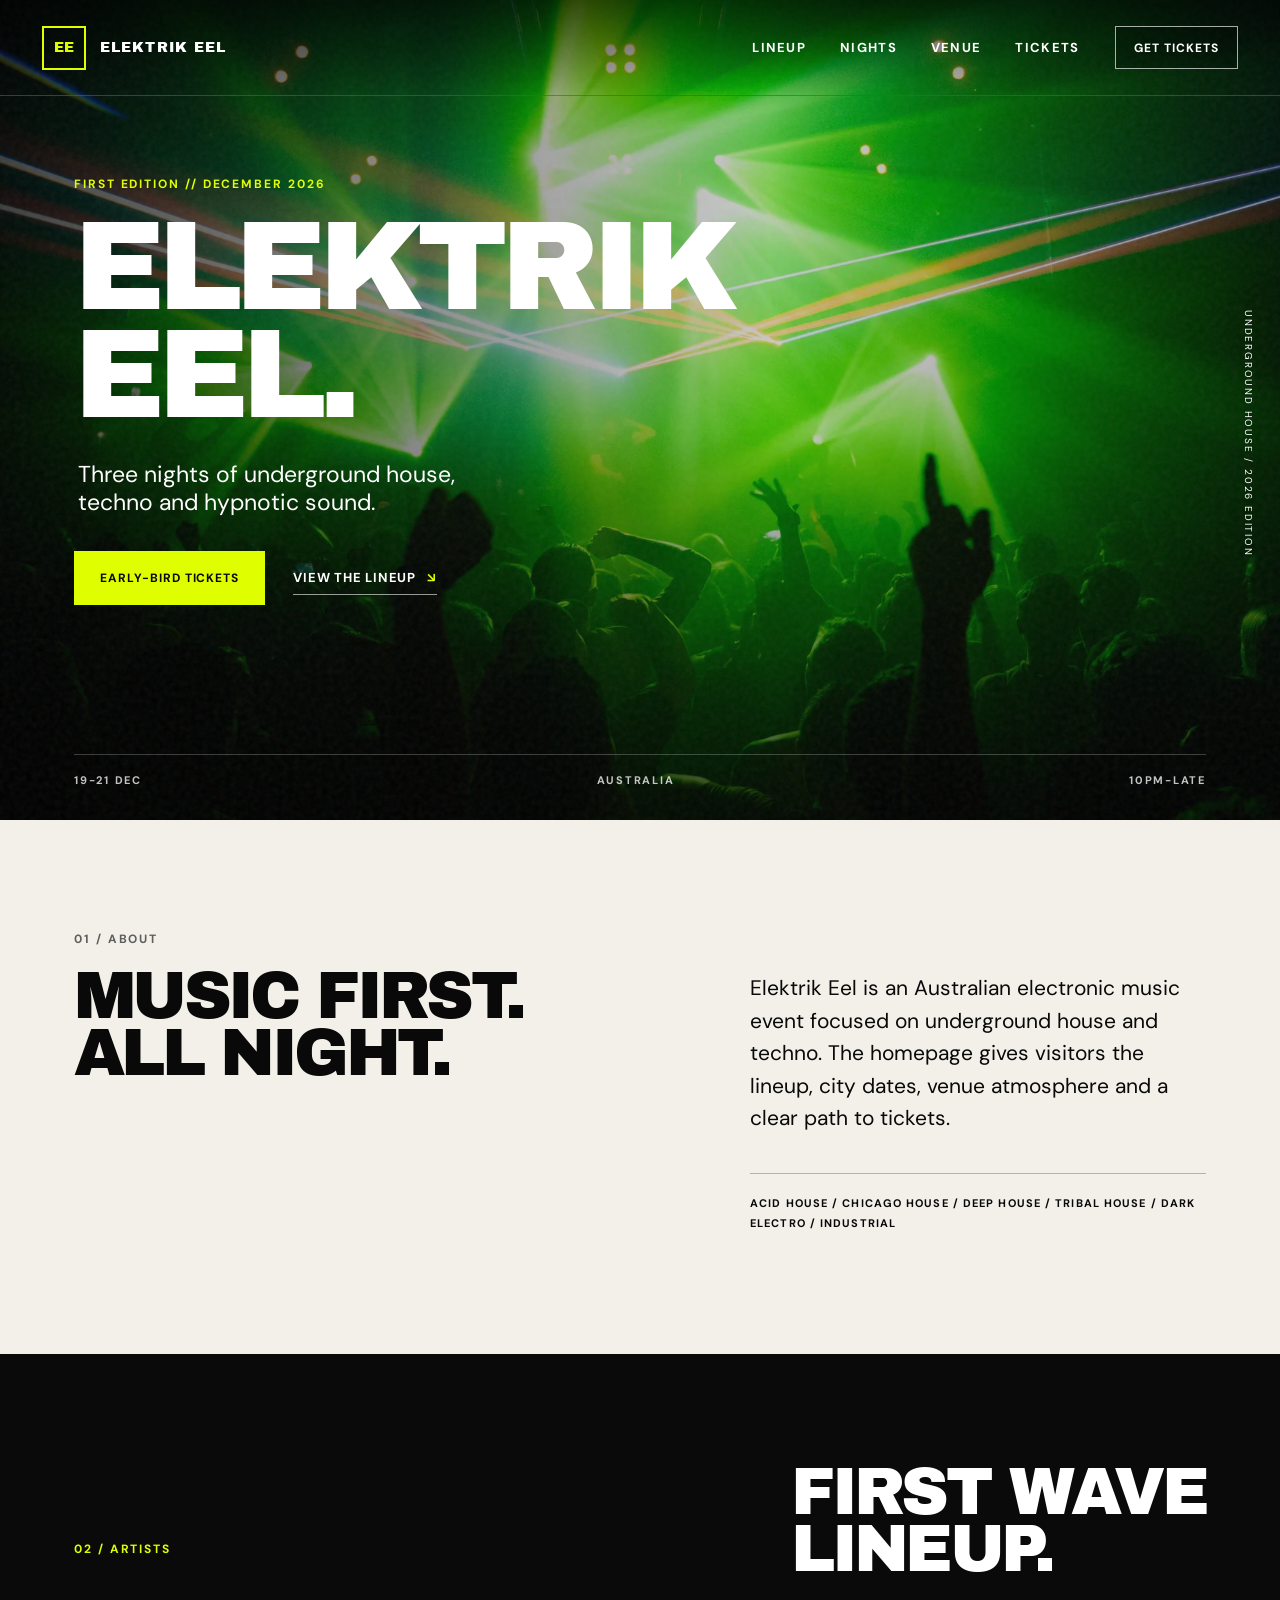
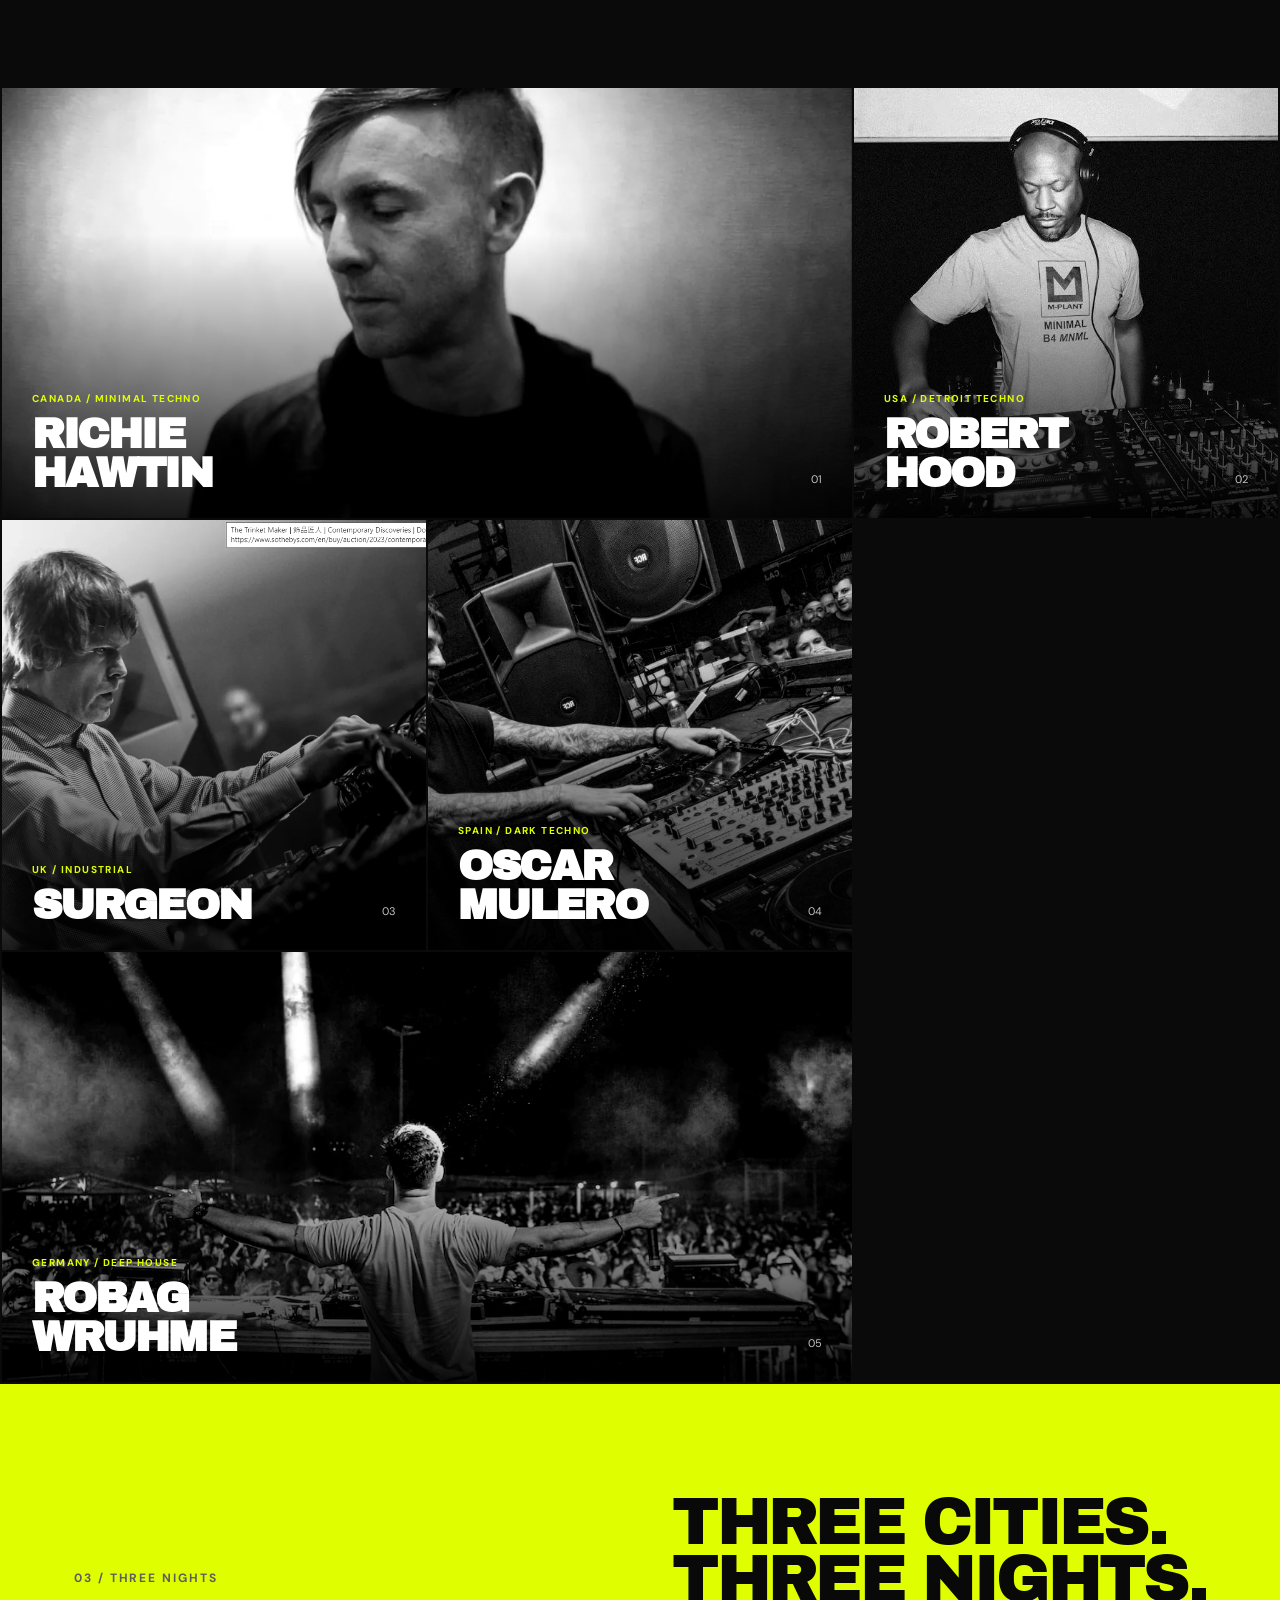
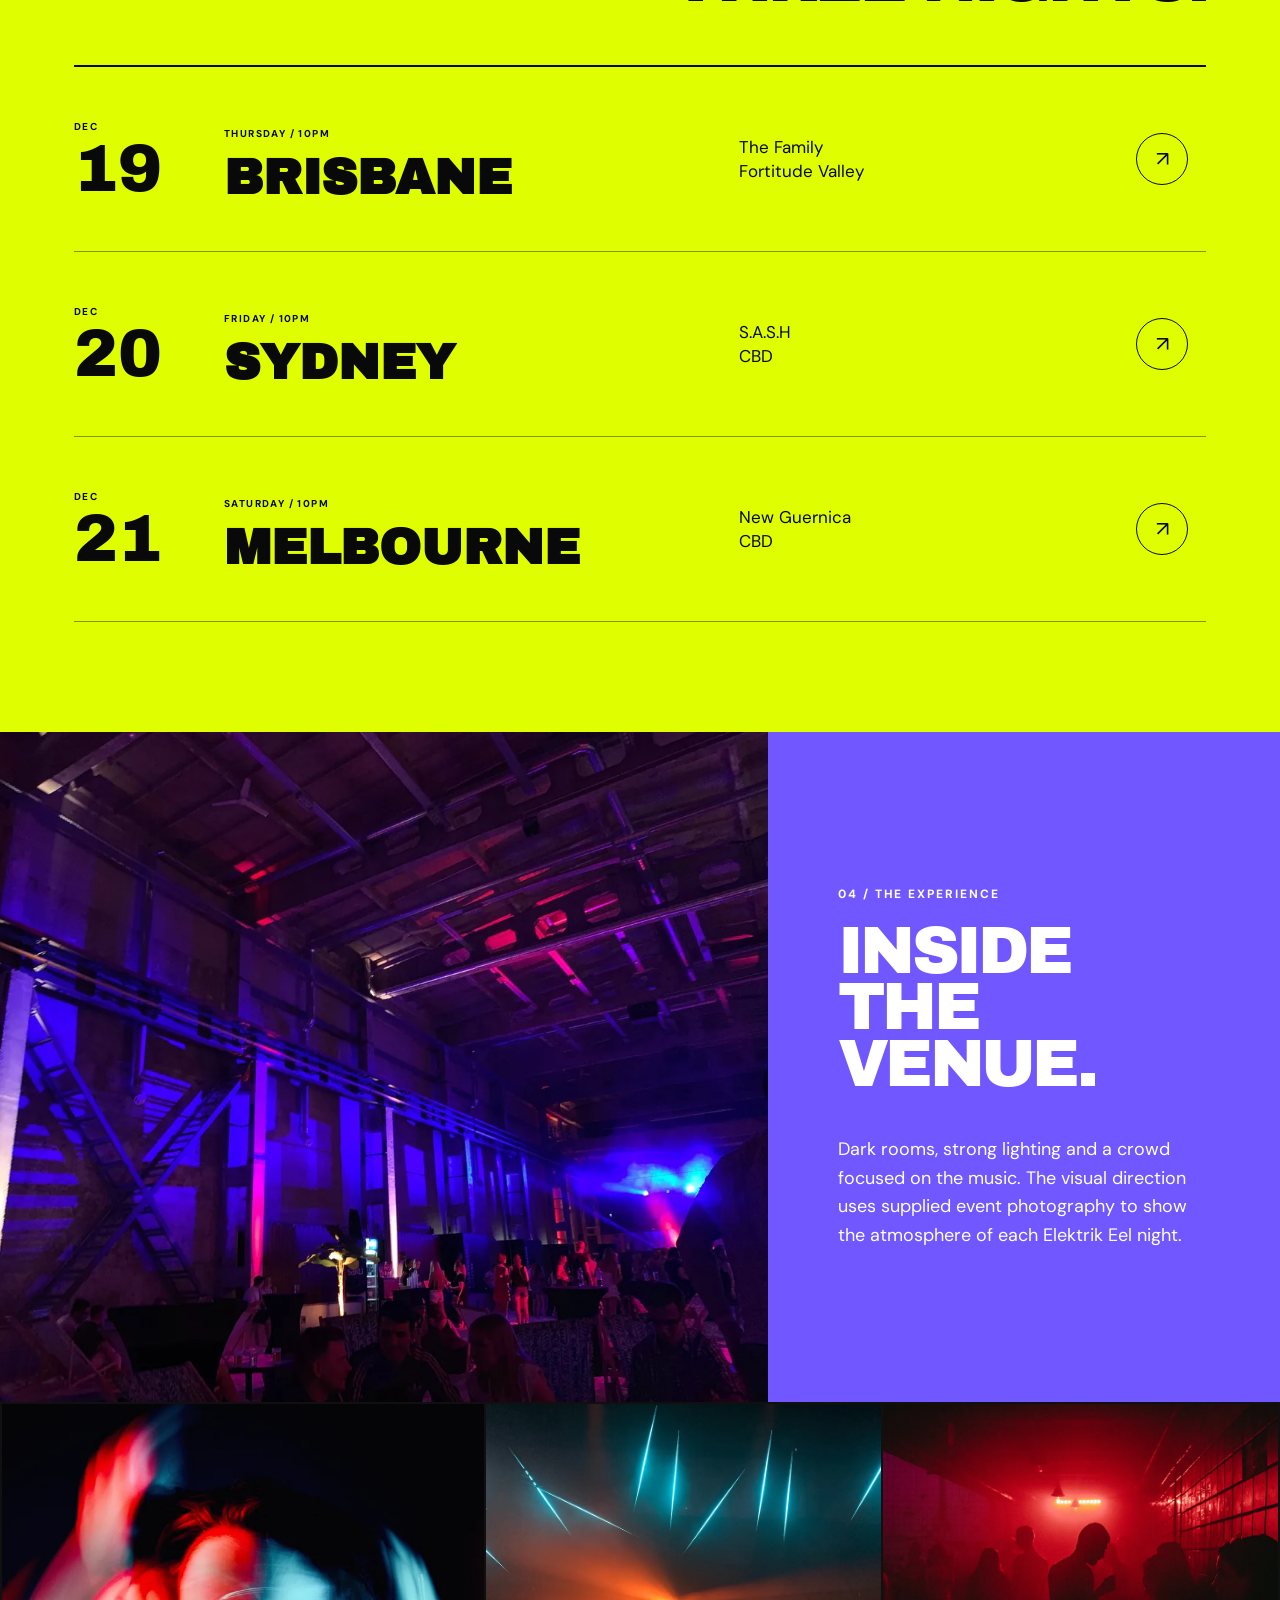
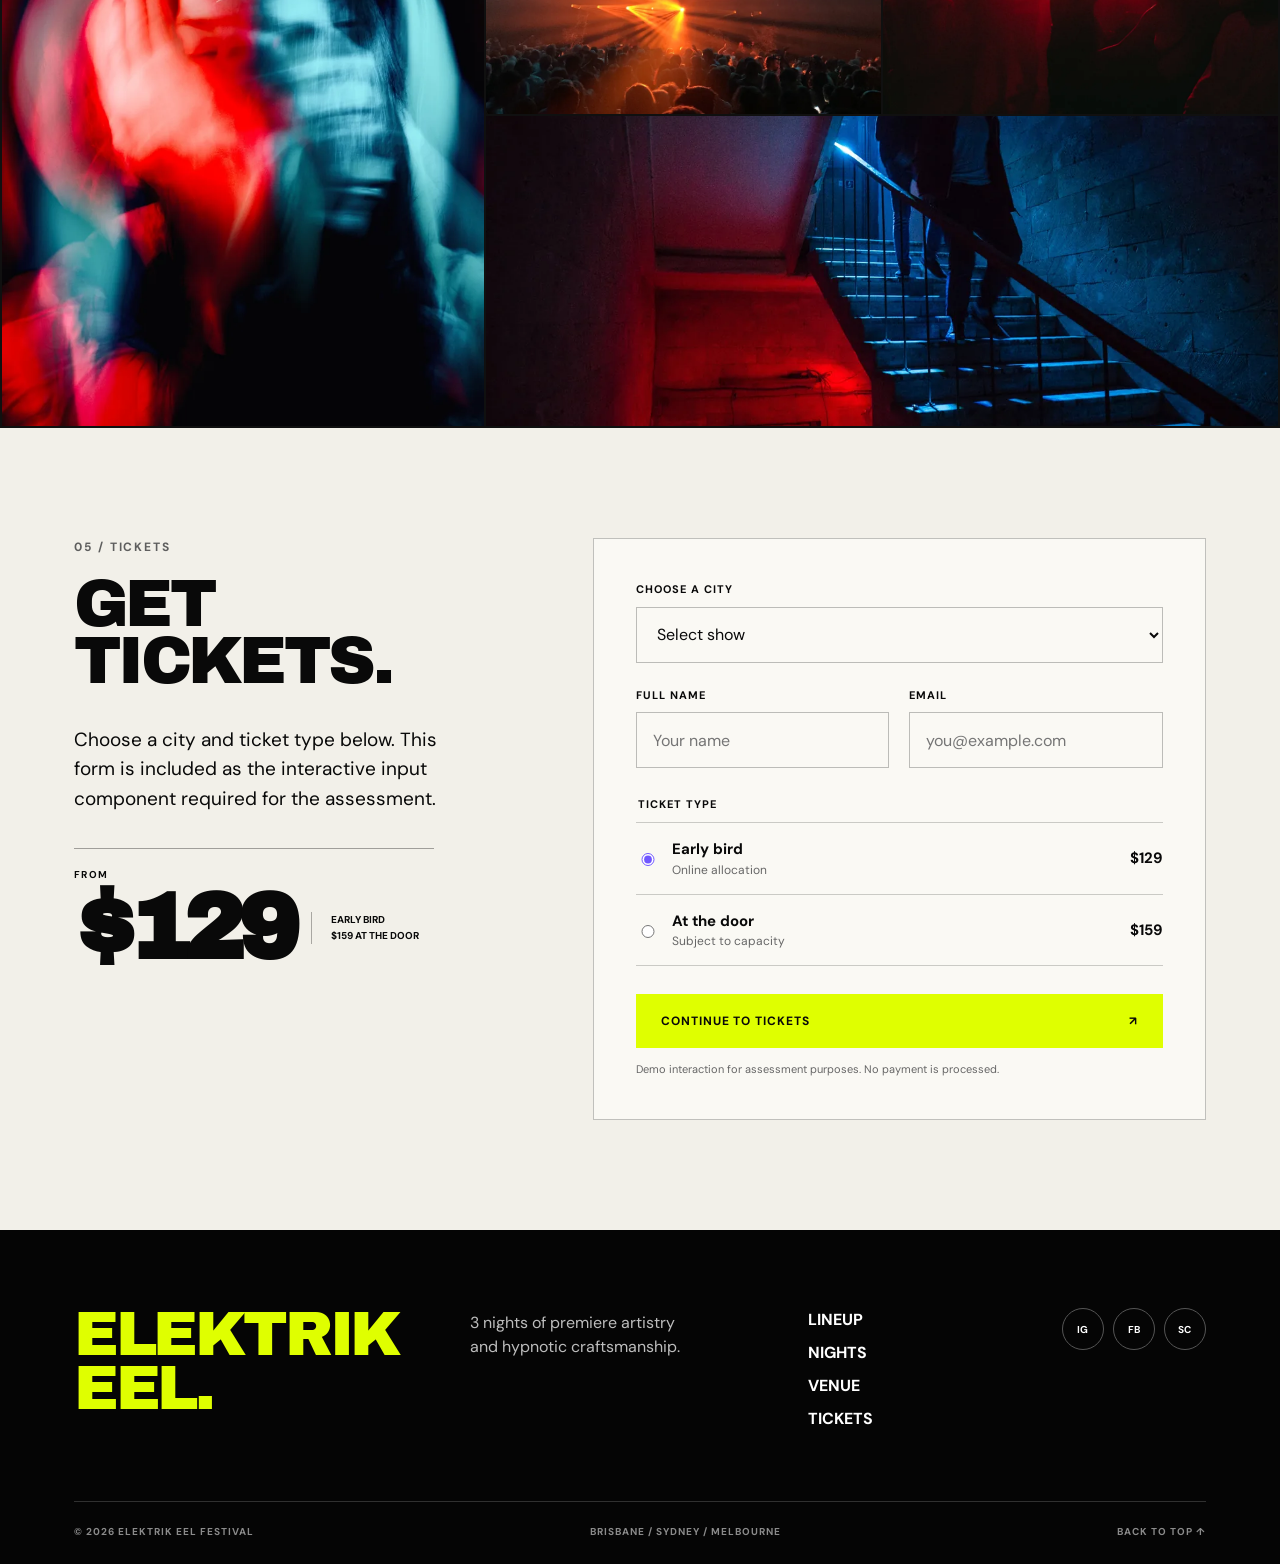
==== index.html @ 4c15c81d "Add files via upload" ====
<!DOCTYPE html>
<html lang="en">
<head>
  <meta charset="UTF-8">
  <meta name="viewport" content="width=device-width, initial-scale=1.0">
  <meta name="description" content="Elektrik Eel Festival website created as a DIG103 Interaction Design student project.">
  <meta name="author" content="Jhon Cris Jimenez">
  <title>Elektrik Eel Festival</title>
  <link rel="preconnect" href="https://fonts.googleapis.com">
  <link rel="preconnect" href="https://fonts.gstatic.com" crossorigin>
  <link href="https://fonts.googleapis.com/css2?family=Archivo+Black&family=DM+Sans:wght@400;500;600;700&display=swap" rel="stylesheet">
  <link rel="stylesheet" href="style.css">
</head>
<body>
  <!-- DIG103 Assessment 2: Elektrik Eel homepage -->
  <!-- The page follows the visual direction developed in Assessment 1. -->
  <a class="skip-link" href="#main-content">Skip to content</a>

  <!-- Header and main navigation -->
  <header class="site-header">
    <a class="brand" href="#home" aria-label="Elektrik Eel home">
      <span class="brand-mark">EE</span>
      <span class="brand-name">ELEKTRIK EEL</span>
    </a>

    <nav class="main-nav" aria-label="Main navigation">
      <a href="#artists">Lineup</a>
      <a href="#shows">Nights</a>
      <a href="#experience">Venue</a>
      <a href="#tickets">Tickets</a>
    </nav>

    <a class="button button-small button-outline" href="#tickets">Get tickets</a>
  </header>

  <main id="main-content">
    <!-- Main hero area -->
    <section class="hero" id="home" aria-labelledby="hero-title">
      <div class="hero-image" role="img" aria-label="Crowd dancing beneath green lasers at an underground electronic music event"></div>
      <div class="hero-grain" aria-hidden="true"></div>

      <div class="hero-content">
        <p class="eyebrow">FIRST EDITION // DECEMBER 2026</p>
        <h1 id="hero-title">ELEKTRIK<br>EEL.</h1>
        <p class="hero-tagline">Three nights of underground house,<br>techno and hypnotic sound.</p>
        <div class="hero-actions">
          <a class="button button-primary" href="#tickets">Early-bird tickets</a>
          <a class="text-link" href="#artists">View the lineup <span aria-hidden="true">↘</span></a>
        </div>
      </div>

      <div class="hero-meta" aria-label="Festival details">
        <span>19-21 DEC</span>
        <span>AUSTRALIA</span>
        <span>10PM-LATE</span>
      </div>

      <p class="vertical-label" aria-hidden="true">UNDERGROUND HOUSE / 2026 EDITION</p>
    </section>

    <!-- Short festival introduction -->
    <section class="intro section-pad" aria-labelledby="intro-title">
      <div>
        <p class="section-number">01 / ABOUT</p>
        <h2 id="intro-title">Music first.<br>All night.</h2>
      </div>
      <div class="intro-copy">
        <p>Elektrik Eel is an Australian electronic music event focused on underground house and techno. The homepage gives visitors the lineup, city dates, venue atmosphere and a clear path to tickets.</p>
        <p class="genre-line">ACID HOUSE / CHICAGO HOUSE / DEEP HOUSE / TRIBAL HOUSE / DARK ELECTRO / INDUSTRIAL</p>
      </div>
    </section>

    <!-- Artist lineup using the supplied images -->
    <section class="artists" id="artists" aria-labelledby="artists-title">
      <div class="section-heading section-pad compact">
        <p class="section-number">02 / ARTISTS</p>
        <h2 id="artists-title">First wave<br>lineup.</h2>
      </div>

      <div class="artist-grid">
        <article class="artist-card artist-card-featured">
          <img src="images/artists/richie-hawtin.webp" alt="Richie Hawtin portrait" width="1200" height="675">
          <div class="artist-overlay">
            <p>CANADA / MINIMAL TECHNO</p>
            <h3>Richie<br>Hawtin</h3>
            <span class="card-index">01</span>
          </div>
        </article>

        <article class="artist-card">
          <img src="images/artists/robert-hood.webp" alt="Robert Hood performing at a DJ mixer" width="900" height="600">
          <div class="artist-overlay">
            <p>USA / DETROIT TECHNO</p>
            <h3>Robert<br>Hood</h3>
            <span class="card-index">02</span>
          </div>
        </article>

        <article class="artist-card">
          <img src="images/artists/surgeon.webp" alt="Surgeon performing with electronic music equipment" width="1272" height="897">
          <div class="artist-overlay">
            <p>UK / INDUSTRIAL</p>
            <h3>Surgeon</h3>
            <span class="card-index">03</span>
          </div>
        </article>

        <article class="artist-card">
          <img src="images/artists/oscar-mulero.webp" alt="Oscar Mulero performing at a DJ console" width="960" height="582">
          <div class="artist-overlay">
            <p>SPAIN / DARK TECHNO</p>
            <h3>Oscar<br>Mulero</h3>
            <span class="card-index">04</span>
          </div>
        </article>

        <article class="artist-card artist-card-wide">
          <img src="images/artists/robag-wruhme.webp" alt="Robag Wruhme performing to a large crowd" width="1000" height="667">
          <div class="artist-overlay">
            <p>GERMANY / DEEP HOUSE</p>
            <h3>Robag<br>Wruhme</h3>
            <span class="card-index">05</span>
          </div>
        </article>
      </div>
    </section>

    <!-- Dates and city information -->
    <section class="shows section-pad" id="shows" aria-labelledby="shows-title">
      <div class="section-heading">
        <p class="section-number">03 / THREE NIGHTS</p>
        <h2 id="shows-title">Three cities.<br>Three nights.</h2>
      </div>

      <div class="show-list">
        <article class="show-row">
          <p class="show-date"><span>DEC</span>19</p>
          <div class="show-city">
            <p>THURSDAY / 10PM</p>
            <h3>Brisbane</h3>
          </div>
          <p class="show-venue">The Family<br>Fortitude Valley</p>
          <a class="circle-link" href="#tickets" aria-label="Buy tickets for Brisbane">↗</a>
        </article>

        <article class="show-row">
          <p class="show-date"><span>DEC</span>20</p>
          <div class="show-city">
            <p>FRIDAY / 10PM</p>
            <h3>Sydney</h3>
          </div>
          <p class="show-venue">S.A.S.H<br>CBD</p>
          <a class="circle-link" href="#tickets" aria-label="Buy tickets for Sydney">↗</a>
        </article>

        <article class="show-row">
          <p class="show-date"><span>DEC</span>21</p>
          <div class="show-city">
            <p>SATURDAY / 10PM</p>
            <h3>Melbourne</h3>
          </div>
          <p class="show-venue">New Guernica<br>CBD</p>
          <a class="circle-link" href="#tickets" aria-label="Buy tickets for Melbourne">↗</a>
        </article>
      </div>
    </section>

    <!-- Venue photography and atmosphere -->
    <section class="experience" id="experience" aria-labelledby="experience-title">
      <div class="experience-lead">
        <img src="images/events/venue-purple.webp" alt="Industrial venue illuminated by violet and blue lighting" width="1200" height="900">
        <div class="experience-copy">
          <p class="section-number">04 / THE EXPERIENCE</p>
          <h2 id="experience-title">Inside the<br>venue.</h2>
          <p>Dark rooms, strong lighting and a crowd focused on the music. The visual direction uses supplied event photography to show the atmosphere of each Elektrik Eel night.</p>
        </div>
      </div>

      <div class="gallery" aria-label="Festival atmosphere gallery">
        <figure class="gallery-item gallery-tall">
          <img src="images/events/portrait-motion.webp" alt="Abstract blurred portrait in red and blue light" width="800" height="1200">
        </figure>
        <figure class="gallery-item">
          <img src="images/events/crowd-orange.webp" alt="Festival crowd beneath orange and blue laser lights" width="900" height="1200">
        </figure>
        <figure class="gallery-item">
          <img src="images/events/crowd-red.webp" alt="Club crowd in saturated red light" width="1200" height="800">
        </figure>
        <figure class="gallery-item">
          <img src="images/events/stairwell.webp" alt="People walking through a red and blue illuminated stairwell" width="1200" height="800">
        </figure>
      </div>
    </section>

    <!-- Interactive ticket enquiry form -->
    <section class="tickets section-pad" id="tickets" aria-labelledby="tickets-title">
      <div class="ticket-copy">
        <p class="section-number">05 / TICKETS</p>
        <h2 id="tickets-title">Get tickets.</h2>
        <p>Choose a city and ticket type below. This form is included as the interactive input component required for the assessment.</p>
        <div class="price-lockup">
          <span>FROM</span>
          <strong>$129</strong>
          <small>EARLY BIRD<br>$159 AT THE DOOR</small>
        </div>
      </div>

      <form class="ticket-form" action="#" method="get">
        <div class="field-group">
          <label for="city">Choose a city</label>
          <select id="city" name="city" required>
            <option value="" selected disabled>Select show</option>
            <option value="brisbane">Brisbane - Dec 19</option>
            <option value="sydney">Sydney - Dec 20</option>
            <option value="melbourne">Melbourne - Dec 21</option>
          </select>
        </div>

        <div class="field-row">
          <div class="field-group">
            <label for="name">Full name</label>
            <input id="name" name="name" type="text" placeholder="Your name" required>
          </div>
          <div class="field-group">
            <label for="email">Email</label>
            <input id="email" name="email" type="email" placeholder="you@example.com" required>
          </div>
        </div>

        <fieldset class="ticket-type">
          <legend>Ticket type</legend>
          <label class="radio-card">
            <input type="radio" name="ticket" value="early-bird" checked>
            <span><strong>Early bird</strong><small>Online allocation</small></span>
            <b>$129</b>
          </label>
          <label class="radio-card">
            <input type="radio" name="ticket" value="door">
            <span><strong>At the door</strong><small>Subject to capacity</small></span>
            <b>$159</b>
          </label>
        </fieldset>

        <button class="button button-primary form-button" type="submit">Continue to tickets <span aria-hidden="true">↗</span></button>
        <p class="form-note">Demo interaction for assessment purposes. No payment is processed.</p>
      </form>
    </section>
  </main>

  <footer class="site-footer">
    <div class="footer-top">
      <p class="footer-logo">ELEKTRIK<br>EEL.</p>
      <p>3 nights of premiere artistry<br>and hypnotic craftsmanship.</p>
      <div class="footer-links">
        <a href="#artists">Lineup</a>
        <a href="#shows">Nights</a>
        <a href="#experience">Venue</a>
        <a href="#tickets">Tickets</a>
      </div>
      <div class="social-links" aria-label="Social media links">
        <a href="#" aria-label="Instagram">IG</a>
        <a href="#" aria-label="Facebook">FB</a>
        <a href="#" aria-label="SoundCloud">SC</a>
      </div>
    </div>
    <div class="footer-bottom">
      <span>© 2026 ELEKTRIK EEL FESTIVAL</span>
      <span>BRISBANE / SYDNEY / MELBOURNE</span>
      <a href="#home">BACK TO TOP ↑</a>
    </div>
  </footer>
</body>
</html>
---- style.css ----
/*
  ELEKTRIK EEL FESTIVAL
  DIG103 Interaction Design - Assessment 2
  Student: Jhon Cris Jimenez

  The CSS is organised from top to bottom in the same order as the HTML:
  header, hero, content sections, ticket form, footer, then responsive rules.
*/
:root {
  --ink: #090909;
  --paper: #f2f0e9;
  --white: #ffffff;
  --acid: #dfff00;
  --violet: #7057ff;
  --line: rgba(255, 255, 255, 0.22);
  --muted: #a7a7a7;
  --display: "Archivo Black", Impact, sans-serif;
  --body: "DM Sans", Arial, sans-serif;
}

* {
  box-sizing: border-box;
}

html {
  scroll-behavior: smooth;
  background: var(--ink);
}

body {
  width: 100%;
  max-width: 1280px;
  min-width: 320px;
  margin: 0 auto;
  overflow-x: hidden;
  background: var(--ink);
  color: var(--white);
  font-family: var(--body);
  font-size: 16px;
  line-height: 1.5;
}

img {
  display: block;
  max-width: 100%;
}

a {
  color: inherit;
  text-decoration: none;
}

button,
input,
select {
  font: inherit;
}

.skip-link {
  position: absolute;
  top: -60px;
  left: 24px;
  z-index: 100;
  background: var(--acid);
  color: var(--ink);
  padding: 12px 18px;
  font-weight: 700;
}

.skip-link:focus {
  top: 16px;
}

.site-header {
  position: absolute;
  inset: 0 0 auto;
  z-index: 20;
  height: 96px;
  padding: 0 42px;
  display: flex;
  align-items: center;
  border-bottom: 1px solid var(--line);
  background: linear-gradient(to bottom, rgba(0, 0, 0, 0.55), transparent);
}

.brand {
  display: flex;
  align-items: center;
  gap: 14px;
  margin-right: auto;
}

.brand-mark {
  width: 44px;
  height: 44px;
  display: grid;
  place-items: center;
  border: 2px solid var(--acid);
  color: var(--acid);
  font-family: var(--display);
  font-size: 14px;
}

.brand-name {
  font-family: var(--display);
  font-size: 14px;
  letter-spacing: 0.08em;
}

.main-nav {
  display: flex;
  gap: 34px;
  margin-right: 36px;
}

.main-nav a {
  position: relative;
  padding: 10px 0;
  font-size: 13px;
  font-weight: 700;
  letter-spacing: 0.1em;
  text-transform: uppercase;
}

.main-nav a::after {
  content: "";
  position: absolute;
  left: 0;
  right: 100%;
  bottom: 4px;
  height: 2px;
  background: var(--acid);
  transition: right 220ms ease;
}

.main-nav a:hover::after,
.main-nav a:focus-visible::after {
  right: 0;
}

.button {
  display: inline-flex;
  justify-content: center;
  align-items: center;
  min-height: 54px;
  padding: 0 25px;
  border: 1px solid transparent;
  text-transform: uppercase;
  letter-spacing: 0.08em;
  font-size: 12px;
  font-weight: 700;
  cursor: pointer;
  transition: transform 180ms ease, background 180ms ease, color 180ms ease, box-shadow 180ms ease;
}

.button:hover,
.button:focus-visible {
  transform: translateY(-3px);
}

.button-small {
  min-height: 43px;
  padding: 0 18px;
}

.button-outline {
  border-color: rgba(255, 255, 255, 0.65);
  background: rgba(0, 0, 0, 0.18);
}

.button-outline:hover {
  background: var(--white);
  color: var(--ink);
}

.button-primary {
  background: var(--acid);
  color: var(--ink);
}

.button-primary:hover {
  box-shadow: 0 8px 18px rgba(223, 255, 0, 0.18);
}

.hero {
  position: relative;
  height: 820px;
  overflow: hidden;
  background: #101010;
}

.hero-image {
  position: absolute;
  inset: 0;
  background:
    linear-gradient(90deg, rgba(0, 0, 0, 0.76) 0%, rgba(0, 0, 0, 0.2) 60%, rgba(0, 0, 0, 0.46) 100%),
    linear-gradient(0deg, rgba(0, 0, 0, 0.68) 0%, transparent 48%),
    url("images/events/hero.webp") center / cover no-repeat;
  transform: scale(1.02);
}

.hero-grain {
  position: absolute;
  inset: 0;
  opacity: 0.1;
  pointer-events: none;
  background-image: url("data:image/svg+xml,%3Csvg viewBox='0 0 180 180' xmlns='http://www.w3.org/2000/svg'%3E%3Cfilter id='n'%3E%3CfeTurbulence type='fractalNoise' baseFrequency='.8' numOctaves='4' stitchTiles='stitch'/%3E%3C/filter%3E%3Crect width='100%25' height='100%25' filter='url(%23n)' opacity='.65'/%3E%3C/svg%3E");
}

.hero-content {
  position: absolute;
  z-index: 2;
  left: 74px;
  top: 175px;
}

.eyebrow,
.section-number {
  margin: 0 0 20px;
  color: var(--acid);
  font-size: 12px;
  font-weight: 700;
  letter-spacing: 0.16em;
  text-transform: uppercase;
}

.hero h1,
.section-heading h2,
.intro h2,
.experience-copy h2,
.ticket-copy h2 {
  margin: 0;
  font-family: var(--display);
  font-weight: 400;
  letter-spacing: -0.055em;
  line-height: 0.86;
  text-transform: uppercase;
}

.hero h1 {
  font-size: 126px;
}

.hero-tagline {
  margin: 30px 0 34px 4px;
  max-width: 440px;
  font-size: 23px;
  line-height: 1.25;
}

.hero-actions {
  display: flex;
  align-items: center;
  gap: 28px;
}

.text-link {
  border-bottom: 1px solid rgba(255, 255, 255, 0.58);
  padding: 7px 0;
  font-size: 13px;
  font-weight: 700;
  letter-spacing: 0.06em;
  text-transform: uppercase;
}

.text-link span {
  margin-left: 7px;
  color: var(--acid);
}

.hero-meta {
  position: absolute;
  z-index: 2;
  left: 74px;
  right: 74px;
  bottom: 32px;
  display: flex;
  justify-content: space-between;
  border-top: 1px solid var(--line);
  padding-top: 17px;
  color: rgba(255, 255, 255, 0.76);
  font-size: 11px;
  font-weight: 700;
  letter-spacing: 0.16em;
}

.vertical-label {
  position: absolute;
  z-index: 2;
  right: 24px;
  top: 310px;
  margin: 0;
  writing-mode: vertical-rl;
  font-size: 10px;
  letter-spacing: 0.18em;
}

.section-pad {
  padding: 110px 74px;
}

.intro {
  display: grid;
  grid-template-columns: 1fr 0.82fr;
  gap: 120px;
  background: var(--paper);
  color: var(--ink);
}

.intro .section-number,
.shows .section-number {
  color: #5e5e5e;
}

.intro h2,
.section-heading h2,
.experience-copy h2,
.ticket-copy h2 {
  font-size: 66px;
}

.intro-copy {
  padding-top: 42px;
}

.intro-copy > p:first-child {
  margin: 0 0 38px;
  font-size: 21px;
  line-height: 1.55;
}

.genre-line {
  border-top: 1px solid rgba(0, 0, 0, 0.26);
  padding-top: 20px;
  font-size: 11px;
  font-weight: 700;
  letter-spacing: 0.1em;
  line-height: 1.8;
}

.artists {
  background: #0a0a0a;
}

.section-heading.compact {
  display: flex;
  justify-content: space-between;
  align-items: end;
}

.artist-grid {
  display: grid;
  grid-template-columns: repeat(12, 1fr);
  gap: 2px;
  padding: 0 2px 2px;
}

.artist-card {
  position: relative;
  grid-column: span 4;
  height: 430px;
  overflow: hidden;
  background: #171717;
}

.artist-card-featured {
  grid-column: span 8;
}

.artist-card-wide {
  grid-column: span 8;
}

.artist-card img {
  width: 100%;
  height: 100%;
  object-fit: cover;
  filter: grayscale(100%) contrast(1.08);
  transition: transform 500ms cubic-bezier(.2,.7,.2,1), filter 400ms ease;
}

.artist-card::after {
  content: "";
  position: absolute;
  inset: 0;
  background: linear-gradient(to top, rgba(0, 0, 0, 0.88), transparent 66%);
}

.artist-card:hover img {
  transform: scale(1.02);
  filter: grayscale(0%) contrast(1.08);
}

.artist-overlay {
  position: absolute;
  z-index: 2;
  inset: auto 30px 26px;
}

.artist-overlay p {
  margin: 0 0 9px;
  color: var(--acid);
  font-size: 10px;
  font-weight: 700;
  letter-spacing: 0.14em;
}

.artist-overlay h3 {
  margin: 0;
  font-family: var(--display);
  font-size: 42px;
  line-height: 0.91;
  letter-spacing: -0.045em;
  text-transform: uppercase;
}

.card-index {
  position: absolute;
  right: 0;
  bottom: 4px;
  font-size: 11px;
  color: #c4c4c4;
}

.shows {
  background: var(--acid);
  color: var(--ink);
}

.shows .section-heading {
  display: flex;
  justify-content: space-between;
  align-items: end;
  margin-bottom: 58px;
}

.show-list {
  border-top: 2px solid var(--ink);
}

.show-row {
  display: grid;
  grid-template-columns: 150px 1.3fr 1fr 70px;
  align-items: center;
  min-height: 185px;
  border-bottom: 1px solid rgba(0, 0, 0, 0.42);
  transition: padding 220ms ease, background 220ms ease;
}

.show-row:hover {
  padding: 0 18px;
  background: rgba(255, 255, 255, 0.22);
}

.show-date {
  display: flex;
  flex-direction: column;
  margin: 0;
  font-family: var(--display);
  font-size: 66px;
  line-height: 0.8;
}

.show-date span,
.show-city p {
  margin-bottom: 12px;
  font-family: var(--body);
  font-size: 10px;
  font-weight: 700;
  letter-spacing: 0.14em;
}

.show-city h3 {
  margin: 0;
  font-family: var(--display);
  font-size: 50px;
  line-height: 1;
  text-transform: uppercase;
}

.show-venue {
  font-size: 17px;
  line-height: 1.45;
}

.circle-link {
  width: 52px;
  height: 52px;
  display: grid;
  place-items: center;
  border: 1px solid var(--ink);
  border-radius: 50%;
  font-size: 21px;
  transition: transform 180ms ease, background 180ms ease, color 180ms ease;
}

.circle-link:hover {
  transform: translateY(-2px);
  background: var(--ink);
  color: var(--acid);
}

.experience {
  background: #101010;
}

.experience-lead {
  display: grid;
  grid-template-columns: 1.2fr 0.8fr;
  min-height: 670px;
}

.experience-lead > img {
  width: 100%;
  height: 670px;
  object-fit: cover;
}

.experience-copy {
  display: flex;
  flex-direction: column;
  justify-content: center;
  padding: 70px;
  background: var(--violet);
}

.experience-copy .section-number {
  color: var(--white);
}

.experience-copy p:last-child {
  margin: 42px 0 0;
  max-width: 420px;
  font-size: 18px;
  line-height: 1.6;
}

.gallery {
  display: grid;
  grid-template-columns: 1.1fr 0.9fr 0.9fr;
  grid-template-rows: 310px 310px;
  gap: 2px;
  padding: 2px;
}

.gallery-item {
  margin: 0;
  overflow: hidden;
}

.gallery-tall {
  grid-row: 1 / 3;
}

.gallery-item:nth-child(4) {
  grid-column: 2 / 4;
}

.gallery-item img {
  width: 100%;
  height: 100%;
  object-fit: cover;
  transition: transform 500ms ease;
}

.gallery-item:hover img {
  transform: scale(1.04);
}

.tickets {
  display: grid;
  grid-template-columns: 0.8fr 1.2fr;
  gap: 110px;
  background: var(--paper);
  color: var(--ink);
}

.ticket-copy .section-number {
  color: #5e5e5e;
}

.ticket-copy > p:nth-of-type(2) {
  margin: 35px 0;
  max-width: 430px;
  font-size: 19px;
  line-height: 1.55;
}

.price-lockup {
  display: grid;
  grid-template-columns: auto 1fr;
  width: 360px;
  border-top: 1px solid rgba(0, 0, 0, 0.34);
  padding-top: 18px;
}

.price-lockup span {
  grid-column: 1 / 3;
  font-size: 10px;
  font-weight: 700;
  letter-spacing: 0.14em;
}

.price-lockup strong {
  font-family: var(--display);
  font-size: 92px;
  line-height: 1;
  letter-spacing: -0.07em;
}

.price-lockup small {
  align-self: center;
  border-left: 1px solid rgba(0, 0, 0, 0.3);
  margin-left: 19px;
  padding-left: 19px;
  font-size: 10px;
  font-weight: 700;
  line-height: 1.6;
}

.ticket-form {
  padding: 42px;
  border: 1px solid rgba(0, 0, 0, 0.23);
  background: #faf9f4;
}

.field-row {
  display: grid;
  grid-template-columns: 1fr 1fr;
  gap: 20px;
}

.field-group {
  margin-bottom: 24px;
}

.field-group label,
.ticket-type legend {
  display: block;
  margin-bottom: 9px;
  font-size: 11px;
  font-weight: 700;
  letter-spacing: 0.09em;
  text-transform: uppercase;
}

.field-group input,
.field-group select {
  width: 100%;
  height: 56px;
  border: 1px solid #bcbcb8;
  border-radius: 0;
  padding: 0 16px;
  background: transparent;
  color: var(--ink);
  outline: none;
}

.field-group input:focus,
.field-group select:focus {
  border-color: var(--violet);
  box-shadow: 0 0 0 2px rgba(112, 87, 255, 0.16);
}

.ticket-type {
  margin: 4px 0 28px;
  padding: 0;
  border: 0;
}

.radio-card {
  display: grid;
  grid-template-columns: 22px 1fr auto;
  align-items: center;
  gap: 14px;
  min-height: 72px;
  border-top: 1px solid #cacac5;
  cursor: pointer;
}

.radio-card:last-child {
  border-bottom: 1px solid #cacac5;
}

.radio-card input {
  accent-color: var(--violet);
}

.radio-card span {
  display: flex;
  flex-direction: column;
}

.radio-card strong,
.radio-card b {
  font-size: 15px;
}

.radio-card small {
  color: #666;
  font-size: 12px;
}

.form-button {
  width: 100%;
  justify-content: space-between;
  border: 0;
}

.form-note {
  margin: 13px 0 0;
  color: #666;
  font-size: 11px;
}

.site-footer {
  padding: 78px 74px 25px;
  background: #050505;
}

.footer-top {
  display: grid;
  grid-template-columns: 1.2fr 1fr 0.7fr 0.45fr;
  gap: 55px;
  align-items: start;
  padding-bottom: 70px;
}

.footer-logo {
  margin: 0;
  color: var(--acid);
  font-family: var(--display);
  font-size: 62px;
  line-height: 0.86;
  letter-spacing: -0.055em;
}

.footer-top > p:nth-child(2) {
  margin: 3px 0 0;
  color: #bdbdbd;
  font-size: 16px;
}

.footer-links {
  display: flex;
  flex-direction: column;
  gap: 9px;
  font-weight: 700;
  text-transform: uppercase;
}

.footer-links a:hover,
.social-links a:hover,
.footer-bottom a:hover {
  color: var(--acid);
}

.social-links {
  display: flex;
  gap: 9px;
}

.social-links a {
  width: 42px;
  height: 42px;
  display: grid;
  place-items: center;
  border: 1px solid #555;
  border-radius: 50%;
  font-size: 10px;
  font-weight: 700;
}

.footer-bottom {
  display: flex;
  justify-content: space-between;
  border-top: 1px solid #303030;
  padding-top: 22px;
  color: #8b8b8b;
  font-size: 10px;
  font-weight: 700;
  letter-spacing: 0.1em;
}

:focus-visible {
  outline: 2px solid var(--acid);
  outline-offset: 4px;
}



/* Responsive enhancement: desktop remains the primary 1280px assessment layout. */
@media (max-width: 1024px) {
  body {
    max-width: none;
  }

  .site-header {
    height: 82px;
    padding: 0 28px;
  }

  .brand-name {
    display: none;
  }

  .main-nav {
    gap: 20px;
    margin-right: 22px;
  }

  .main-nav a {
    font-size: 11px;
  }

  .hero {
    height: 720px;
  }

  .hero-content {
    left: 48px;
    top: 155px;
  }

  .hero h1 {
    font-size: clamp(82px, 12vw, 112px);
  }

  .hero-meta {
    left: 48px;
    right: 48px;
  }

  .vertical-label {
    display: none;
  }

  .section-pad {
    padding: 86px 48px;
  }

  .intro {
    gap: 60px;
  }

  .intro h2,
  .section-heading h2,
  .experience-copy h2,
  .ticket-copy h2 {
    font-size: 54px;
  }

  .artist-card,
  .artist-card-featured,
  .artist-card-wide {
    grid-column: span 6;
    height: 390px;
  }

  .artist-card-wide:last-child {
    grid-column: span 12;
  }

  .show-row {
    grid-template-columns: 120px 1.25fr 1fr 58px;
  }

  .show-date {
    font-size: 54px;
  }

  .show-city h3 {
    font-size: 41px;
  }

  .experience-lead {
    grid-template-columns: 1fr 1fr;
    min-height: 570px;
  }

  .experience-lead > img {
    height: 570px;
  }

  .experience-copy {
    padding: 48px;
  }

  .tickets {
    gap: 60px;
  }

  .price-lockup {
    width: 100%;
    max-width: 330px;
  }

  .price-lockup strong {
    font-size: 76px;
  }

  .ticket-form {
    padding: 32px;
  }

  .site-footer {
    padding: 68px 48px 24px;
  }

  .footer-top {
    grid-template-columns: 1.2fr 1fr 0.7fr;
  }

  .social-links {
    grid-column: 3;
  }
}

@media (max-width: 767px) {
  .site-header {
    position: absolute;
    height: auto;
    min-height: 74px;
    padding: 14px 20px;
    flex-wrap: wrap;
    gap: 12px;
  }

  .brand {
    margin-right: auto;
  }

  .brand-mark {
    width: 40px;
    height: 40px;
  }

  .site-header > .button {
    min-height: 40px;
    padding: 0 14px;
    font-size: 10px;
  }

  .main-nav {
    order: 3;
    width: 100%;
    margin: 0;
    padding-top: 10px;
    gap: 0;
    justify-content: space-between;
    border-top: 1px solid var(--line);
  }

  .main-nav a {
    padding: 6px 2px;
    font-size: 9px;
    letter-spacing: 0.06em;
  }

  .hero {
    height: 700px;
    min-height: 100svh;
  }

  .hero-image {
    background-position: 60% center;
  }

  .hero-content {
    left: 20px;
    right: 20px;
    top: 190px;
  }

  .eyebrow,
  .section-number {
    margin-bottom: 15px;
    font-size: 10px;
  }

  .hero h1 {
    font-size: clamp(58px, 20vw, 84px);
    line-height: 0.9;
  }

  .hero-tagline {
    margin: 24px 0 28px;
    font-size: 18px;
  }

  .hero-actions {
    align-items: flex-start;
    flex-direction: column;
    gap: 14px;
  }

  .button {
    min-height: 50px;
    padding: 0 20px;
  }

  .hero-meta {
    left: 20px;
    right: 20px;
    bottom: 22px;
    gap: 10px;
    font-size: 8px;
    letter-spacing: 0.08em;
  }

  .section-pad {
    padding: 68px 20px;
  }

  .intro,
  .tickets {
    grid-template-columns: 1fr;
    gap: 34px;
  }

  .intro h2,
  .section-heading h2,
  .experience-copy h2,
  .ticket-copy h2 {
    font-size: clamp(38px, 12vw, 52px);
  }

  .intro-copy {
    padding-top: 0;
  }

  .intro-copy > p:first-child {
    font-size: 17px;
  }

  .section-heading.compact,
  .shows .section-heading {
    display: block;
  }

  .artist-grid {
    display: block;
    padding: 0;
  }

  .artist-card,
  .artist-card-featured,
  .artist-card-wide {
    width: 100%;
    height: 440px;
    margin-bottom: 2px;
  }

  .artist-overlay {
    inset: auto 20px 20px;
  }

  .artist-overlay h3 {
    font-size: 38px;
  }

  .shows .section-heading {
    margin-bottom: 36px;
  }

  .show-row {
    grid-template-columns: 82px 1fr 44px;
    min-height: 150px;
    padding: 18px 0;
  }

  .show-row:hover {
    padding: 18px 8px;
  }

  .show-date {
    font-size: 42px;
  }

  .show-city h3 {
    font-size: 31px;
  }

  .show-venue {
    grid-column: 2;
    margin: 8px 0 0;
    font-size: 13px;
  }

  .circle-link {
    grid-column: 3;
    grid-row: 1 / 3;
    width: 42px;
    height: 42px;
  }

  .experience-lead {
    display: block;
    min-height: 0;
  }

  .experience-lead > img {
    height: 430px;
  }

  .experience-copy {
    padding: 60px 20px;
  }

  .experience-copy p:last-child {
    margin-top: 28px;
    font-size: 16px;
  }

  .gallery {
    grid-template-columns: 1fr 1fr;
    grid-template-rows: 330px 230px 230px;
  }

  .gallery-tall {
    grid-row: auto;
  }

  .gallery-item:nth-child(1) {
    grid-column: 1 / 3;
  }

  .gallery-item:nth-child(4) {
    grid-column: 1 / 3;
  }

  .ticket-copy > p:nth-of-type(2) {
    font-size: 17px;
  }

  .price-lockup {
    max-width: 300px;
  }

  .price-lockup strong {
    font-size: 68px;
  }

  .ticket-form {
    padding: 24px 18px;
  }

  .field-row {
    grid-template-columns: 1fr;
    gap: 0;
  }

  .radio-card {
    grid-template-columns: 20px 1fr auto;
  }

  .site-footer {
    padding: 58px 20px 22px;
  }

  .footer-top {
    grid-template-columns: 1fr;
    gap: 32px;
    padding-bottom: 48px;
  }

  .footer-logo {
    font-size: 52px;
  }

  .footer-links,
  .social-links {
    grid-column: auto;
  }

  .footer-links {
    flex-direction: row;
    flex-wrap: wrap;
    gap: 13px 20px;
  }

  .footer-bottom {
    flex-direction: column;
    gap: 12px;
    line-height: 1.5;
  }
}

@media (max-width: 390px) {
  .main-nav a {
    font-size: 8px;
  }

  .hero-content {
    top: 182px;
  }

  .hero h1 {
    font-size: 58px;
  }

  .hero-meta span:nth-child(2) {
    display: none;
  }

  .artist-card,
  .artist-card-featured,
  .artist-card-wide {
    height: 390px;
  }

  .gallery {
    display: block;
    padding: 2px;
  }

  .gallery-item {
    height: 260px;
    margin-bottom: 2px;
  }
}

@media (prefers-reduced-motion: reduce) {
  html { scroll-behavior: auto; }
  *, *::before, *::after { transition-duration: 0.01ms !important; }
}
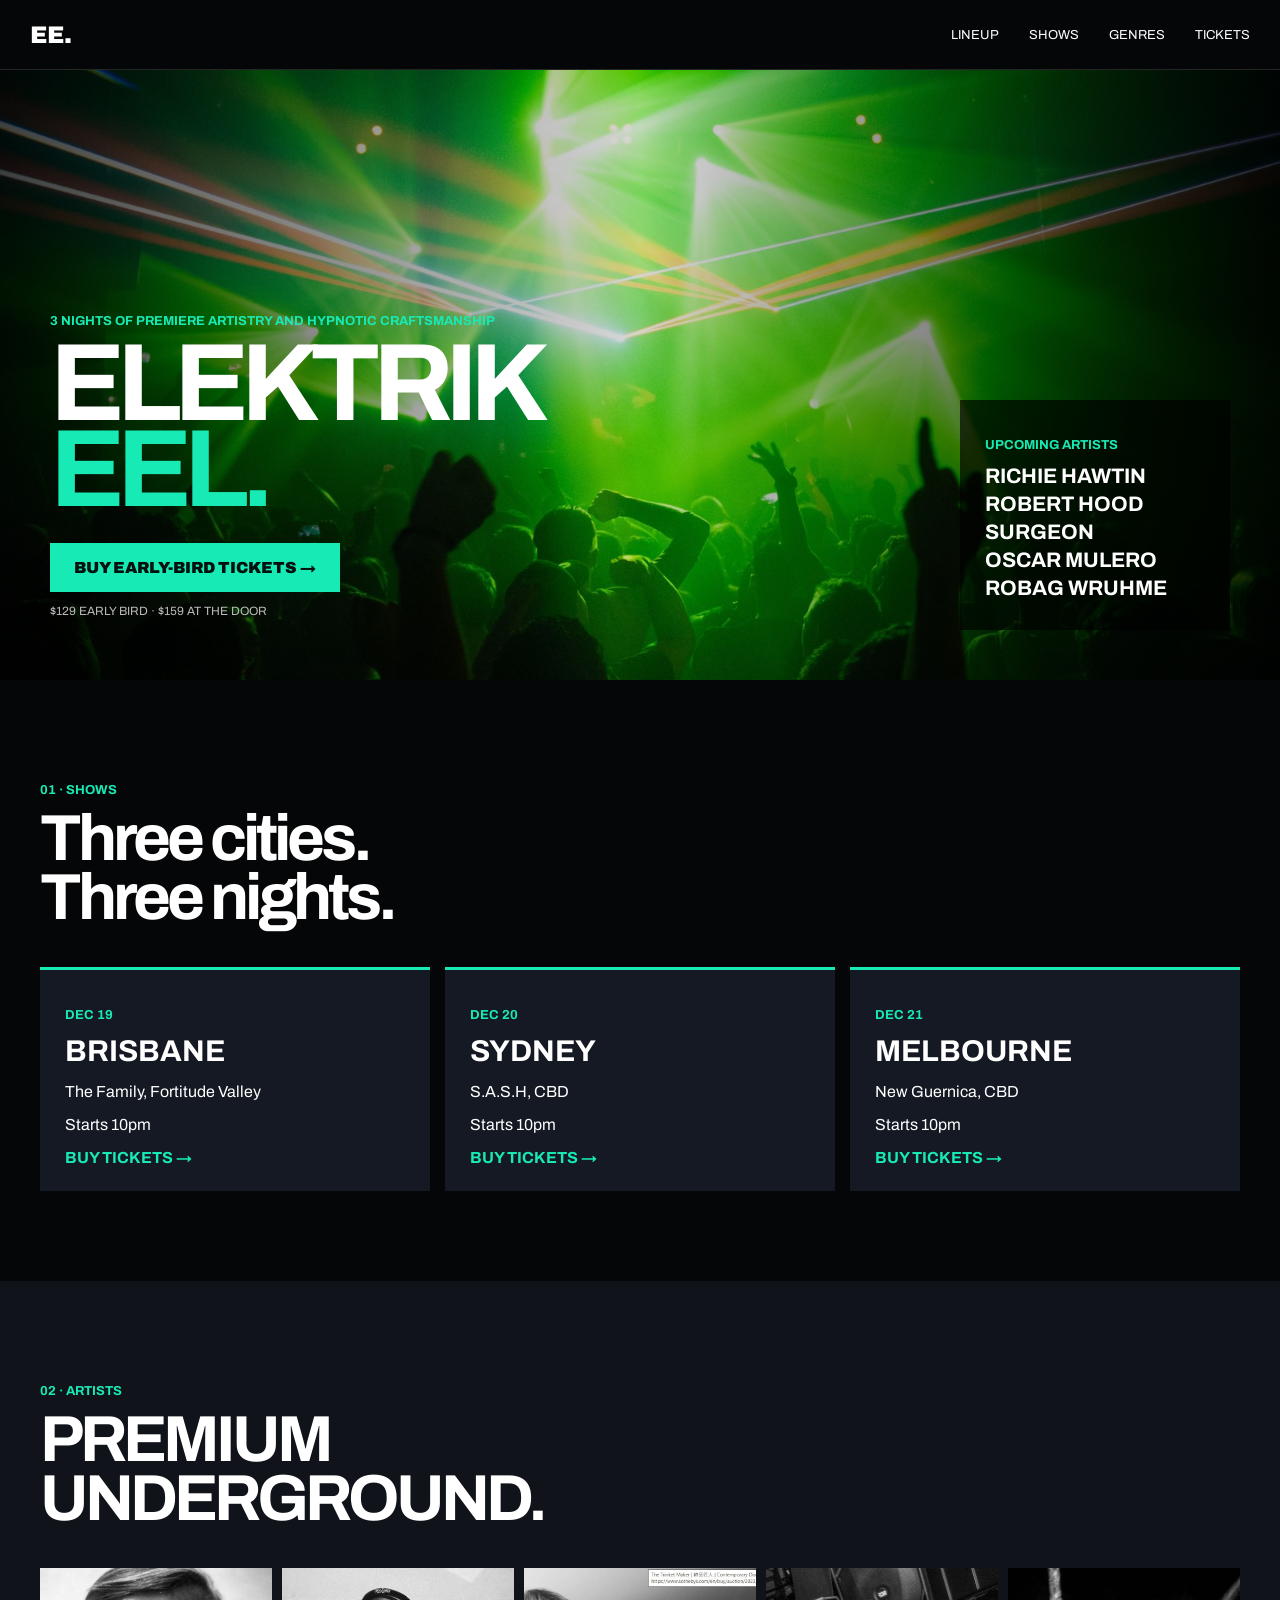
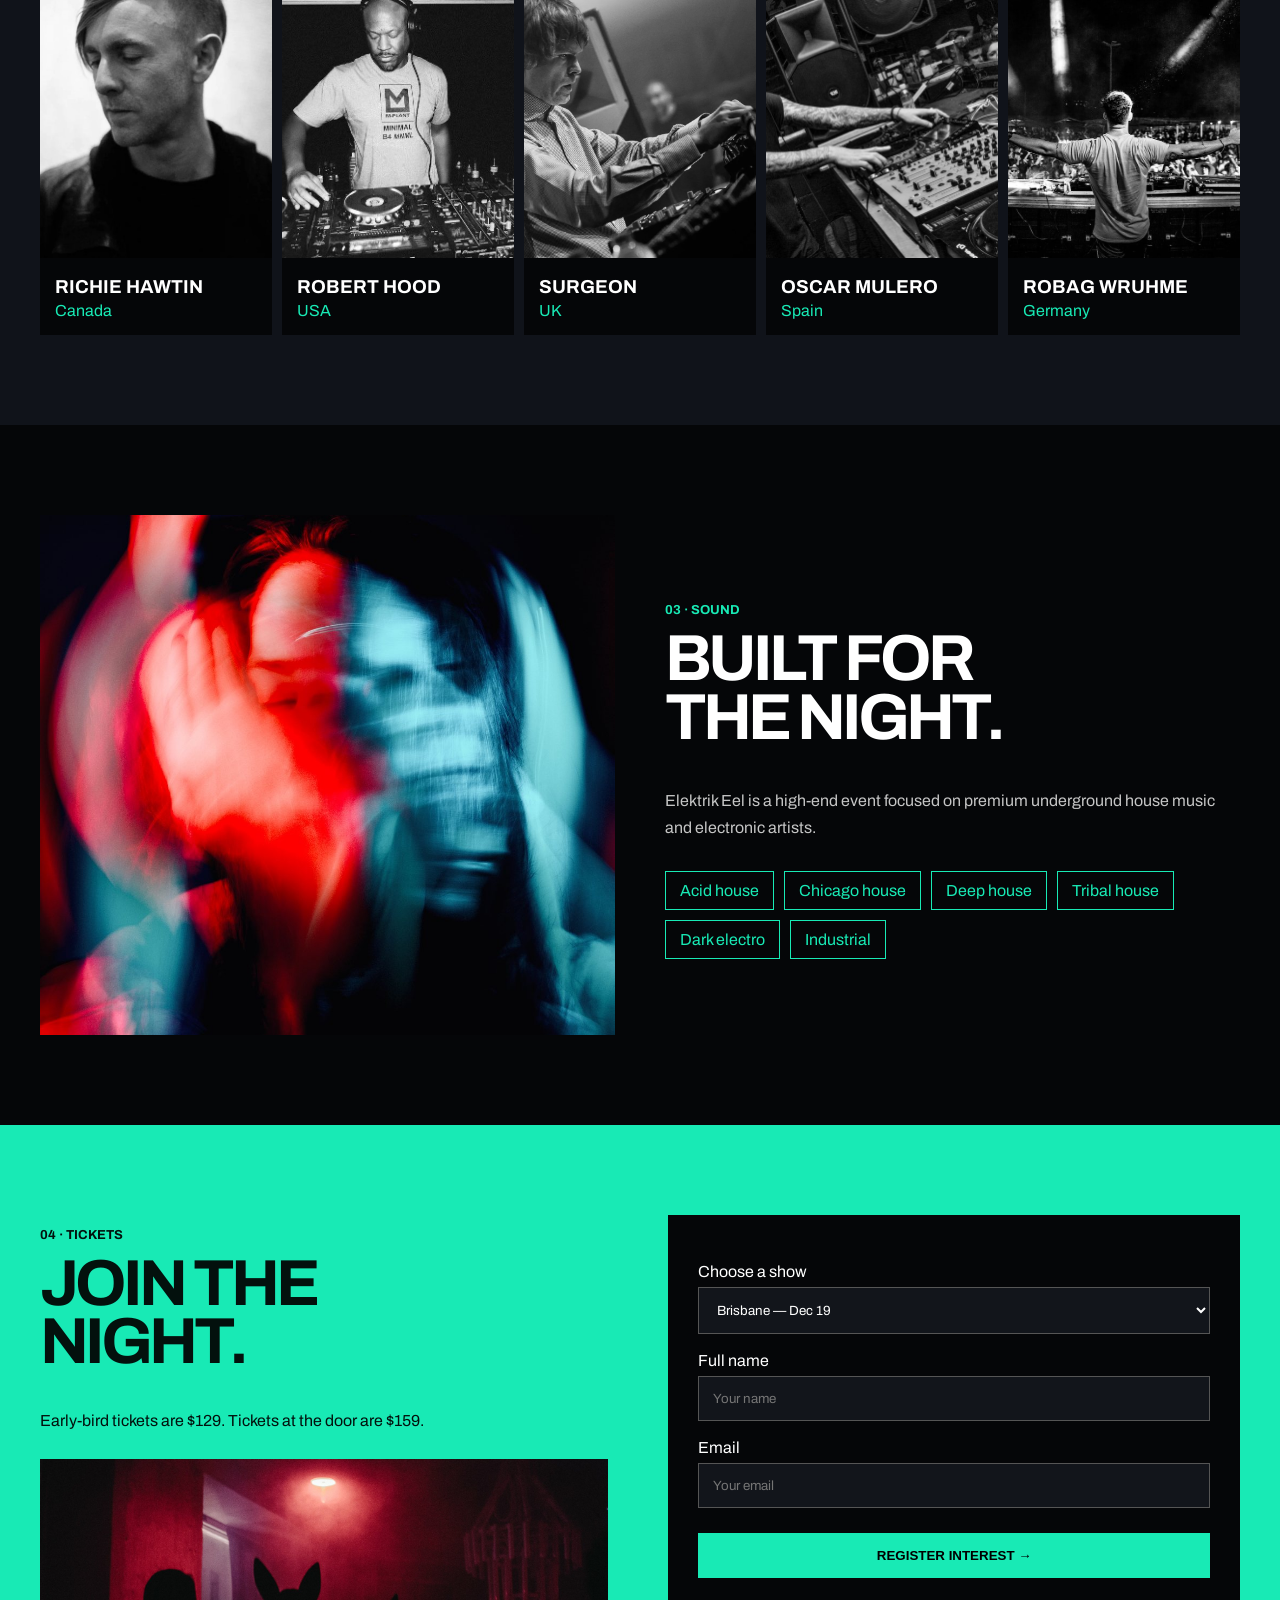
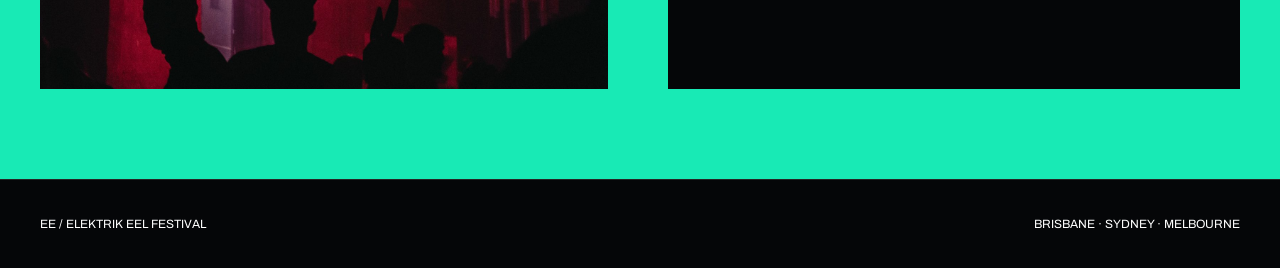
==== commit 9234b4f2: "Add files via upload" ====
--- a/index.html
+++ b/index.html
@@ -1,273 +1,191 @@
 <!DOCTYPE html>
 <html lang="en">
 <head>
+  <!-- Information about the webpage -->
   <meta charset="UTF-8">
   <meta name="viewport" content="width=device-width, initial-scale=1.0">
-  <meta name="description" content="Elektrik Eel Festival website created as a DIG103 Interaction Design student project.">
-  <meta name="author" content="Jhon Cris Jimenez">
   <title>Elektrik Eel Festival</title>
+
+  <!-- Google font -->
   <link rel="preconnect" href="https://fonts.googleapis.com">
   <link rel="preconnect" href="https://fonts.gstatic.com" crossorigin>
-  <link href="https://fonts.googleapis.com/css2?family=Archivo+Black&family=DM+Sans:wght@400;500;600;700&display=swap" rel="stylesheet">
+  <link href="https://fonts.googleapis.com/css2?family=Archivo:wght@400;600;700;900&display=swap" rel="stylesheet">
+
+  <!-- My CSS file -->
   <link rel="stylesheet" href="style.css">
 </head>
 <body>
-  <!-- DIG103 Assessment 2: Elektrik Eel homepage -->
-  <!-- The page follows the visual direction developed in Assessment 1. -->
-  <a class="skip-link" href="#main-content">Skip to content</a>
+  <!-- Everything visible on the webpage starts here -->
 
-  <!-- Header and main navigation -->
-  <header class="site-header">
-    <a class="brand" href="#home" aria-label="Elektrik Eel home">
-      <span class="brand-mark">EE</span>
-      <span class="brand-name">ELEKTRIK EEL</span>
-    </a>
+  <!-- Navigation -->
+  <!-- Top navigation area -->
+<header>
+    <a class="logo" href="#home">EE.</a>
 
-    <nav class="main-nav" aria-label="Main navigation">
-      <a href="#artists">Lineup</a>
-      <a href="#shows">Nights</a>
-      <a href="#experience">Venue</a>
+    <!-- Links to different parts of the page -->
+    <nav>
+      <a href="#lineup">Lineup</a>
+      <a href="#shows">Shows</a>
+      <a href="#genres">Genres</a>
       <a href="#tickets">Tickets</a>
     </nav>
-
-    <a class="button button-small button-outline" href="#tickets">Get tickets</a>
   </header>
 
-  <main id="main-content">
-    <!-- Main hero area -->
-    <section class="hero" id="home" aria-labelledby="hero-title">
-      <div class="hero-image" role="img" aria-label="Crowd dancing beneath green lasers at an underground electronic music event"></div>
-      <div class="hero-grain" aria-hidden="true"></div>
+  <!-- Main website content -->
+  <main>
 
-      <div class="hero-content">
-        <p class="eyebrow">FIRST EDITION // DECEMBER 2026</p>
-        <h1 id="hero-title">ELEKTRIK<br>EEL.</h1>
-        <p class="hero-tagline">Three nights of underground house,<br>techno and hypnotic sound.</p>
-        <div class="hero-actions">
-          <a class="button button-primary" href="#tickets">Early-bird tickets</a>
-          <a class="text-link" href="#artists">View the lineup <span aria-hidden="true">↘</span></a>
-        </div>
+    <!-- Hero section -->
+  <!-- Hero area and main festival introduction -->
+    <section class="hero" id="home">
+      <div class="hero-text">
+        <p>3 NIGHTS OF PREMIERE ARTISTRY AND HYPNOTIC CRAFTSMANSHIP</p>
+
+        <h1>ELEKTRIK<br><span>EEL.</span></h1>
+
+        <a class="main-button" href="#tickets">BUY EARLY-BIRD TICKETS →</a>
+        <p class="small-text">$129 EARLY BIRD · $159 AT THE DOOR</p>
       </div>
 
-      <div class="hero-meta" aria-label="Festival details">
-        <span>19-21 DEC</span>
-        <span>AUSTRALIA</span>
-        <span>10PM-LATE</span>
-      </div>
-
-      <p class="vertical-label" aria-hidden="true">UNDERGROUND HOUSE / 2026 EDITION</p>
-    </section>
-
-    <!-- Short festival introduction -->
-    <section class="intro section-pad" aria-labelledby="intro-title">
-      <div>
-        <p class="section-number">01 / ABOUT</p>
-        <h2 id="intro-title">Music first.<br>All night.</h2>
-      </div>
-      <div class="intro-copy">
-        <p>Elektrik Eel is an Australian electronic music event focused on underground house and techno. The homepage gives visitors the lineup, city dates, venue atmosphere and a clear path to tickets.</p>
-        <p class="genre-line">ACID HOUSE / CHICAGO HOUSE / DEEP HOUSE / TRIBAL HOUSE / DARK ELECTRO / INDUSTRIAL</p>
+      <div class="lineup" id="lineup">
+        <p>UPCOMING ARTISTS</p>
+        <h2>Richie Hawtin</h2>
+        <h2>Robert Hood</h2>
+        <h2>Surgeon</h2>
+        <h2>Oscar Mulero</h2>
+        <h2>Robag Wruhme</h2>
       </div>
     </section>
 
-    <!-- Artist lineup using the supplied images -->
-    <section class="artists" id="artists" aria-labelledby="artists-title">
-      <div class="section-heading section-pad compact">
-        <p class="section-number">02 / ARTISTS</p>
-        <h2 id="artists-title">First wave<br>lineup.</h2>
+    <!-- Shows -->
+    <section class="shows" id="shows">
+      <div class="section-title">
+        <p>01 · SHOWS</p>
+        <h2>Three cities.<br>Three nights.</h2>
       </div>
 
-      <div class="artist-grid">
-        <article class="artist-card artist-card-featured">
-          <img src="images/artists/richie-hawtin.webp" alt="Richie Hawtin portrait" width="1200" height="675">
-          <div class="artist-overlay">
-            <p>CANADA / MINIMAL TECHNO</p>
-            <h3>Richie<br>Hawtin</h3>
-            <span class="card-index">01</span>
-          </div>
-        </article>
+      <div class="show-grid">
+        <div class="show-card">
+          <p>DEC 19</p>
+          <h3>BRISBANE</h3>
+          <p>The Family, Fortitude Valley</p>
+          <p>Starts 10pm</p>
+          <a href="#tickets">BUY TICKETS →</a>
+        </div>
 
-        <article class="artist-card">
-          <img src="images/artists/robert-hood.webp" alt="Robert Hood performing at a DJ mixer" width="900" height="600">
-          <div class="artist-overlay">
-            <p>USA / DETROIT TECHNO</p>
-            <h3>Robert<br>Hood</h3>
-            <span class="card-index">02</span>
-          </div>
-        </article>
+        <div class="show-card">
+          <p>DEC 20</p>
+          <h3>SYDNEY</h3>
+          <p>S.A.S.H, CBD</p>
+          <p>Starts 10pm</p>
+          <a href="#tickets">BUY TICKETS →</a>
+        </div>
 
-        <article class="artist-card">
-          <img src="images/artists/surgeon.webp" alt="Surgeon performing with electronic music equipment" width="1272" height="897">
-          <div class="artist-overlay">
-            <p>UK / INDUSTRIAL</p>
-            <h3>Surgeon</h3>
-            <span class="card-index">03</span>
-          </div>
-        </article>
-
-        <article class="artist-card">
-          <img src="images/artists/oscar-mulero.webp" alt="Oscar Mulero performing at a DJ console" width="960" height="582">
-          <div class="artist-overlay">
-            <p>SPAIN / DARK TECHNO</p>
-            <h3>Oscar<br>Mulero</h3>
-            <span class="card-index">04</span>
-          </div>
-        </article>
-
-        <article class="artist-card artist-card-wide">
-          <img src="images/artists/robag-wruhme.webp" alt="Robag Wruhme performing to a large crowd" width="1000" height="667">
-          <div class="artist-overlay">
-            <p>GERMANY / DEEP HOUSE</p>
-            <h3>Robag<br>Wruhme</h3>
-            <span class="card-index">05</span>
-          </div>
-        </article>
+        <div class="show-card">
+          <p>DEC 21</p>
+          <h3>MELBOURNE</h3>
+          <p>New Guernica, CBD</p>
+          <p>Starts 10pm</p>
+          <a href="#tickets">BUY TICKETS →</a>
+        </div>
       </div>
     </section>
 
-    <!-- Dates and city information -->
-    <section class="shows section-pad" id="shows" aria-labelledby="shows-title">
-      <div class="section-heading">
-        <p class="section-number">03 / THREE NIGHTS</p>
-        <h2 id="shows-title">Three cities.<br>Three nights.</h2>
-      </div>
+    <!-- Artists -->
+    <section class="artists">
+      <p class="green-label">02 · ARTISTS</p>
+      <h2 class="big-heading">PREMIUM<br>UNDERGROUND.</h2>
 
-      <div class="show-list">
-        <article class="show-row">
-          <p class="show-date"><span>DEC</span>19</p>
-          <div class="show-city">
-            <p>THURSDAY / 10PM</p>
-            <h3>Brisbane</h3>
-          </div>
-          <p class="show-venue">The Family<br>Fortitude Valley</p>
-          <a class="circle-link" href="#tickets" aria-label="Buy tickets for Brisbane">↗</a>
-        </article>
+      <div class="artist-grid">
+        <div class="artist-card">
+          <img src="images/richie.jpg" alt="Richie Hawtin">
+          <h3>Richie Hawtin</h3>
+          <p>Canada</p>
+        </div>
 
-        <article class="show-row">
-          <p class="show-date"><span>DEC</span>20</p>
-          <div class="show-city">
-            <p>FRIDAY / 10PM</p>
-            <h3>Sydney</h3>
-          </div>
-          <p class="show-venue">S.A.S.H<br>CBD</p>
-          <a class="circle-link" href="#tickets" aria-label="Buy tickets for Sydney">↗</a>
-        </article>
+        <div class="artist-card">
+          <img src="images/robert.jpg" alt="Robert Hood">
+          <h3>Robert Hood</h3>
+          <p>USA</p>
+        </div>
 
-        <article class="show-row">
-          <p class="show-date"><span>DEC</span>21</p>
-          <div class="show-city">
-            <p>SATURDAY / 10PM</p>
-            <h3>Melbourne</h3>
-          </div>
-          <p class="show-venue">New Guernica<br>CBD</p>
-          <a class="circle-link" href="#tickets" aria-label="Buy tickets for Melbourne">↗</a>
-        </article>
+        <div class="artist-card">
+          <img src="images/surgeon.jpg" alt="Surgeon">
+          <h3>Surgeon</h3>
+          <p>UK</p>
+        </div>
+
+        <div class="artist-card">
+          <img src="images/oscar.jpg" alt="Oscar Mulero">
+          <h3>Oscar Mulero</h3>
+          <p>Spain</p>
+        </div>
+
+        <div class="artist-card">
+          <img src="images/robag.jpg" alt="Robag Wruhme">
+          <h3>Robag Wruhme</h3>
+          <p>Germany</p>
+        </div>
       </div>
     </section>
 
-    <!-- Venue photography and atmosphere -->
-    <section class="experience" id="experience" aria-labelledby="experience-title">
-      <div class="experience-lead">
-        <img src="images/events/venue-purple.webp" alt="Industrial venue illuminated by violet and blue lighting" width="1200" height="900">
-        <div class="experience-copy">
-          <p class="section-number">04 / THE EXPERIENCE</p>
-          <h2 id="experience-title">Inside the<br>venue.</h2>
-          <p>Dark rooms, strong lighting and a crowd focused on the music. The visual direction uses supplied event photography to show the atmosphere of each Elektrik Eel night.</p>
-        </div>
+    <!-- Genres and atmosphere -->
+    <section class="genres" id="genres">
+      <div class="genre-image">
+        <img src="images/venue.jpg" alt="Underground electronic music venue">
       </div>
 
-      <div class="gallery" aria-label="Festival atmosphere gallery">
-        <figure class="gallery-item gallery-tall">
-          <img src="images/events/portrait-motion.webp" alt="Abstract blurred portrait in red and blue light" width="800" height="1200">
-        </figure>
-        <figure class="gallery-item">
-          <img src="images/events/crowd-orange.webp" alt="Festival crowd beneath orange and blue laser lights" width="900" height="1200">
-        </figure>
-        <figure class="gallery-item">
-          <img src="images/events/crowd-red.webp" alt="Club crowd in saturated red light" width="1200" height="800">
-        </figure>
-        <figure class="gallery-item">
-          <img src="images/events/stairwell.webp" alt="People walking through a red and blue illuminated stairwell" width="1200" height="800">
-        </figure>
+      <div class="genre-text">
+        <p class="green-label">03 · SOUND</p>
+        <h2>BUILT FOR<br>THE NIGHT.</h2>
+        <p>Elektrik Eel is a high-end event focused on premium underground house music and electronic artists.</p>
+
+        <div class="genre-list">
+          <span>Acid house</span>
+          <span>Chicago house</span>
+          <span>Deep house</span>
+          <span>Tribal house</span>
+          <span>Dark electro</span>
+          <span>Industrial</span>
+        </div>
       </div>
     </section>
 
-    <!-- Interactive ticket enquiry form -->
-    <section class="tickets section-pad" id="tickets" aria-labelledby="tickets-title">
-      <div class="ticket-copy">
-        <p class="section-number">05 / TICKETS</p>
-        <h2 id="tickets-title">Get tickets.</h2>
-        <p>Choose a city and ticket type below. This form is included as the interactive input component required for the assessment.</p>
-        <div class="price-lockup">
-          <span>FROM</span>
-          <strong>$129</strong>
-          <small>EARLY BIRD<br>$159 AT THE DOOR</small>
-        </div>
+    <!-- Ticket form -->
+  <!-- Ticket form for the user -->
+    <section class="tickets" id="tickets">
+      <div class="ticket-info">
+        <p class="green-label">04 · TICKETS</p>
+        <h2>JOIN THE<br>NIGHT.</h2>
+        <p>Early-bird tickets are $129. Tickets at the door are $159.</p>
+        <img src="images/crowd.jpg" alt="Elektrik Eel festival crowd">
       </div>
+      <!-- Form inputs for ticket details -->
 
-      <form class="ticket-form" action="#" method="get">
-        <div class="field-group">
-          <label for="city">Choose a city</label>
-          <select id="city" name="city" required>
-            <option value="" selected disabled>Select show</option>
-            <option value="brisbane">Brisbane - Dec 19</option>
-            <option value="sydney">Sydney - Dec 20</option>
-            <option value="melbourne">Melbourne - Dec 21</option>
-          </select>
-        </div>
+      <form>
+        <label for="city">Choose a show</label>
+        <select id="city">
+          <option>Brisbane — Dec 19</option>
+          <option>Sydney — Dec 20</option>
+          <option>Melbourne — Dec 21</option>
+        </select>
 
-        <div class="field-row">
-          <div class="field-group">
-            <label for="name">Full name</label>
-            <input id="name" name="name" type="text" placeholder="Your name" required>
-          </div>
-          <div class="field-group">
-            <label for="email">Email</label>
-            <input id="email" name="email" type="email" placeholder="you@example.com" required>
-          </div>
-        </div>
+        <label for="name">Full name</label>
+        <input type="text" id="name" placeholder="Your name">
 
-        <fieldset class="ticket-type">
-          <legend>Ticket type</legend>
-          <label class="radio-card">
-            <input type="radio" name="ticket" value="early-bird" checked>
-            <span><strong>Early bird</strong><small>Online allocation</small></span>
-            <b>$129</b>
-          </label>
-          <label class="radio-card">
-            <input type="radio" name="ticket" value="door">
-            <span><strong>At the door</strong><small>Subject to capacity</small></span>
-            <b>$159</b>
-          </label>
-        </fieldset>
+        <label for="email">Email</label>
+        <input type="email" id="email" placeholder="Your email">
 
-        <button class="button button-primary form-button" type="submit">Continue to tickets <span aria-hidden="true">↗</span></button>
-        <p class="form-note">Demo interaction for assessment purposes. No payment is processed.</p>
+        <button type="submit">REGISTER INTEREST →</button>
       </form>
     </section>
+
   </main>
 
-  <footer class="site-footer">
-    <div class="footer-top">
-      <p class="footer-logo">ELEKTRIK<br>EEL.</p>
-      <p>3 nights of premiere artistry<br>and hypnotic craftsmanship.</p>
-      <div class="footer-links">
-        <a href="#artists">Lineup</a>
-        <a href="#shows">Nights</a>
-        <a href="#experience">Venue</a>
-        <a href="#tickets">Tickets</a>
-      </div>
-      <div class="social-links" aria-label="Social media links">
-        <a href="#" aria-label="Instagram">IG</a>
-        <a href="#" aria-label="Facebook">FB</a>
-        <a href="#" aria-label="SoundCloud">SC</a>
-      </div>
-    </div>
-    <div class="footer-bottom">
-      <span>© 2026 ELEKTRIK EEL FESTIVAL</span>
-      <span>BRISBANE / SYDNEY / MELBOURNE</span>
-      <a href="#home">BACK TO TOP ↑</a>
-    </div>
+  <!-- Bottom of the website -->
+  <footer>
+    <p>EE / ELEKTRIK EEL FESTIVAL</p>
+    <p>BRISBANE · SYDNEY · MELBOURNE</p>
   </footer>
+
 </body>
 </html>
--- a/style.css
+++ b/style.css
@@ -1,1226 +1,439 @@
-/*
-  ELEKTRIK EEL FESTIVAL
-  DIG103 Interaction Design - Assessment 2
-  Student: Jhon Cris Jimenez
-
-  The CSS is organised from top to bottom in the same order as the HTML:
-  header, hero, content sections, ticket form, footer, then responsive rules.
-*/
-:root {
-  --ink: #090909;
-  --paper: #f2f0e9;
-  --white: #ffffff;
-  --acid: #dfff00;
-  --violet: #7057ff;
-  --line: rgba(255, 255, 255, 0.22);
-  --muted: #a7a7a7;
-  --display: "Archivo Black", Impact, sans-serif;
-  --body: "DM Sans", Arial, sans-serif;
-}
-
+/* ELEKTRIK EEL FESTIVAL - DIG103 */
+
+/* Basic page setup */
 * {
   box-sizing: border-box;
 }
+/* Makes page links scroll smoothly */
 
 html {
   scroll-behavior: smooth;
-  background: var(--ink);
-}
+}
+/* Main page style */
 
 body {
+  margin: 0;
+  background: #050608;
+  color: white;
+  font-family: "Archivo", Arial, sans-serif;
+}
+
+img {
   width: 100%;
+  display: block;
+}
+
+a {
+  color: white;
+}
+
+main,
+header,
+footer {
   max-width: 1280px;
-  min-width: 320px;
-  margin: 0 auto;
-  overflow-x: hidden;
-  background: var(--ink);
-  color: var(--white);
-  font-family: var(--body);
-  font-size: 16px;
-  line-height: 1.5;
-}
-
-img {
+  margin: auto;
+}
+
+/* Navigation */
+/* Navigation/header style */
+header {
+  height: 70px;
+  padding: 0 30px;
+  display: flex;
+  align-items: center;
+  justify-content: space-between;
+  background: #050608;
+  border-bottom: 1px solid #252525;
+}
+
+.logo {
+  font-size: 24px;
+  font-weight: 900;
+  text-decoration: none;
+}
+/* Navigation links */
+
+nav {
+  display: flex;
+  gap: 30px;
+}
+
+nav a {
+  text-decoration: none;
+  text-transform: uppercase;
+  font-size: 13px;
+  transition: 0.3s;
+}
+
+nav a:hover {
+  color: #18eab5;
+}
+
+/* Hero */
+/* Main hero section */
+.hero {
+  min-height: 610px;
+  padding: 50px;
+  display: flex;
+  align-items: flex-end;
+  justify-content: space-between;
+  background:
+    linear-gradient(90deg, rgba(0,0,0,0.75), rgba(0,0,0,0.15), rgba(0,0,0,0.85)),
+    url("images/hero.jpg") center / cover;
+}
+
+.hero-text {
+  width: 70%;
+}
+
+.hero-text > p:first-child,
+.green-label,
+.lineup > p:first-child,
+.section-title > p,
+.show-card > p:first-child {
+  color: #18eab5;
+  font-size: 13px;
+  font-weight: 700;
+}
+
+.hero h1 {
+  margin: 10px 0 30px;
+  font-size: 110px;
+  line-height: 0.78;
+  letter-spacing: -8px;
+}
+
+.hero h1 span {
+  color: #18eab5;
+}
+
+.main-button {
+  display: inline-block;
+  padding: 16px 24px;
+  background: #18eab5;
+  color: #04110e;
+  text-decoration: none;
+  font-weight: 900;
+  transition: 0.3s;
+}
+
+.main-button:hover {
+  transform: translateY(-4px);
+}
+
+.small-text {
+  font-size: 12px;
+  color: #bbbbbb;
+}
+
+.lineup {
+  width: 270px;
+  padding: 25px;
+  background: rgba(0,0,0,0.65);
+}
+
+.lineup h2 {
+  margin: 6px 0;
+  font-size: 21px;
+  text-transform: uppercase;
+}
+
+/* Shows */
+.shows,
+.artists,
+.genres,
+.tickets {
+  padding: 90px 40px;
+}
+
+.section-title h2,
+.big-heading,
+.genre-text h2,
+.ticket-info h2 {
+  margin: 8px 0 40px;
+  font-size: 65px;
+  line-height: 0.9;
+  letter-spacing: -4px;
+}
+
+.show-grid {
+  display: flex;
+  gap: 15px;
+}
+
+.show-card {
+  width: 33.33%;
+  min-height: 220px;
+  padding: 25px;
+  background: #151923;
+  border-top: 3px solid #18eab5;
+  transition: 0.3s;
+/* Changes the item when the mouse is over it */
+}
+
+.show-card:hover {
+  transform: translateY(-5px);
+}
+
+.show-card h3 {
+  font-size: 30px;
+  margin: 10px 0;
+}
+
+.show-card a {
+  color: #18eab5;
+  font-weight: 700;
+  text-decoration: none;
+}
+
+/* Artists */
+.artists {
+  background: #10131a;
+}
+
+.artist-grid {
+  display: flex;
+  flex-wrap: wrap;
+  gap: 10px;
+}
+
+.artist-card {
+  width: calc(20% - 8px);
+  background: #050608;
+  overflow: hidden;
+}
+
+.artist-card img {
+  height: 290px;
+  object-fit: cover;
+  transition: 0.3s;
+}
+
+.artist-card:hover img {
+  transform: scale(1.04);
+}
+
+.artist-card h3,
+.artist-card p {
+  margin-left: 15px;
+  margin-right: 15px;
+}
+
+.artist-card h3 {
+  margin-bottom: 0;
+  text-transform: uppercase;
+}
+
+.artist-card p {
+  margin-top: 5px;
+  color: #18eab5;
+}
+
+/* Genres */
+.genres {
+  display: flex;
+  gap: 50px;
+  align-items: center;
+}
+
+.genre-image,
+.genre-text {
+  width: 50%;
+}
+
+.genre-image img {
+  height: 520px;
+  object-fit: cover;
+}
+
+.genre-text > p:not(.green-label) {
+  line-height: 1.7;
+  color: #c5c5c5;
+}
+
+.genre-list {
+  margin-top: 30px;
+  display: flex;
+  flex-wrap: wrap;
+  gap: 10px;
+}
+
+.genre-list span {
+  padding: 10px 14px;
+  border: 1px solid #18eab5;
+  color: #18eab5;
+}
+
+/* Tickets */
+.tickets {
+  display: flex;
+  gap: 60px;
+  background: #18eab5;
+  color: #03110d;
+}
+
+.ticket-info,
+.tickets form {
+  width: 50%;
+}
+
+.tickets .green-label {
+  color: #03110d;
+}
+
+.ticket-info img {
+  margin-top: 30px;
+  height: 230px;
+  object-fit: cover;
+}
+
+form {
+  padding: 30px;
+  background: #050608;
+  color: white;
+}
+
+label {
   display: block;
-  max-width: 100%;
-}
-
-a {
-  color: inherit;
-  text-decoration: none;
-}
-
-button,
+  margin: 18px 0 7px;
+}
+
 input,
 select {
-  font: inherit;
-}
-
-.skip-link {
-  position: absolute;
-  top: -60px;
-  left: 24px;
-  z-index: 100;
-  background: var(--acid);
-  color: var(--ink);
-  padding: 12px 18px;
-  font-weight: 700;
-}
-
-.skip-link:focus {
-  top: 16px;
-}
-
-.site-header {
-  position: absolute;
-  inset: 0 0 auto;
-  z-index: 20;
-  height: 96px;
-  padding: 0 42px;
-  display: flex;
-  align-items: center;
-  border-bottom: 1px solid var(--line);
-  background: linear-gradient(to bottom, rgba(0, 0, 0, 0.55), transparent);
-}
-
-.brand {
-  display: flex;
-  align-items: center;
-  gap: 14px;
-  margin-right: auto;
-}
-
-.brand-mark {
-  width: 44px;
-  height: 44px;
-  display: grid;
-  place-items: center;
-  border: 2px solid var(--acid);
-  color: var(--acid);
-  font-family: var(--display);
-  font-size: 14px;
-}
-
-.brand-name {
-  font-family: var(--display);
-  font-size: 14px;
-  letter-spacing: 0.08em;
-}
-
-.main-nav {
-  display: flex;
-  gap: 34px;
-  margin-right: 36px;
-}
-
-.main-nav a {
-  position: relative;
-  padding: 10px 0;
-  font-size: 13px;
-  font-weight: 700;
-  letter-spacing: 0.1em;
-  text-transform: uppercase;
-}
-
-.main-nav a::after {
-  content: "";
-  position: absolute;
-  left: 0;
-  right: 100%;
-  bottom: 4px;
-  height: 2px;
-  background: var(--acid);
-  transition: right 220ms ease;
-}
-
-.main-nav a:hover::after,
-.main-nav a:focus-visible::after {
-  right: 0;
-}
-
-.button {
-  display: inline-flex;
-  justify-content: center;
-  align-items: center;
-  min-height: 54px;
-  padding: 0 25px;
-  border: 1px solid transparent;
-  text-transform: uppercase;
-  letter-spacing: 0.08em;
+  width: 100%;
+  padding: 14px;
+  border: 1px solid #555;
+  background: #12151b;
+  color: white;
+  font-family: inherit;
+}
+
+form button {
+  width: 100%;
+  margin-top: 25px;
+  padding: 15px;
+  border: 0;
+  background: #18eab5;
+  font-weight: 900;
+  cursor: pointer;
+  transition: 0.3s;
+}
+
+form button:hover {
+  background: white;
+}
+
+/* Footer */
+footer {
+  padding: 25px 40px;
+  display: flex;
+  justify-content: space-between;
+  border-top: 1px solid #252525;
   font-size: 12px;
-  font-weight: 700;
-  cursor: pointer;
-  transition: transform 180ms ease, background 180ms ease, color 180ms ease, box-shadow 180ms ease;
-}
-
-.button:hover,
-.button:focus-visible {
-  transform: translateY(-3px);
-}
-
-.button-small {
-  min-height: 43px;
-  padding: 0 18px;
-}
-
-.button-outline {
-  border-color: rgba(255, 255, 255, 0.65);
-  background: rgba(0, 0, 0, 0.18);
-}
-
-.button-outline:hover {
-  background: var(--white);
-  color: var(--ink);
-}
-
-.button-primary {
-  background: var(--acid);
-  color: var(--ink);
-}
-
-.button-primary:hover {
-  box-shadow: 0 8px 18px rgba(223, 255, 0, 0.18);
-}
-
-.hero {
-  position: relative;
-  height: 820px;
-  overflow: hidden;
-  background: #101010;
-}
-
-.hero-image {
-  position: absolute;
-  inset: 0;
-  background:
-    linear-gradient(90deg, rgba(0, 0, 0, 0.76) 0%, rgba(0, 0, 0, 0.2) 60%, rgba(0, 0, 0, 0.46) 100%),
-    linear-gradient(0deg, rgba(0, 0, 0, 0.68) 0%, transparent 48%),
-    url("images/events/hero.webp") center / cover no-repeat;
-  transform: scale(1.02);
-}
-
-.hero-grain {
-  position: absolute;
-  inset: 0;
-  opacity: 0.1;
-  pointer-events: none;
-  background-image: url("data:image/svg+xml,%3Csvg viewBox='0 0 180 180' xmlns='http://www.w3.org/2000/svg'%3E%3Cfilter id='n'%3E%3CfeTurbulence type='fractalNoise' baseFrequency='.8' numOctaves='4' stitchTiles='stitch'/%3E%3C/filter%3E%3Crect width='100%25' height='100%25' filter='url(%23n)' opacity='.65'/%3E%3C/svg%3E");
-}
-
-.hero-content {
-  position: absolute;
-  z-index: 2;
-  left: 74px;
-  top: 175px;
-}
-
-.eyebrow,
-.section-number {
-  margin: 0 0 20px;
-  color: var(--acid);
-  font-size: 12px;
-  font-weight: 700;
-  letter-spacing: 0.16em;
-  text-transform: uppercase;
-}
-
-.hero h1,
-.section-heading h2,
-.intro h2,
-.experience-copy h2,
-.ticket-copy h2 {
-  margin: 0;
-  font-family: var(--display);
-  font-weight: 400;
-  letter-spacing: -0.055em;
-  line-height: 0.86;
-  text-transform: uppercase;
-}
-
-.hero h1 {
-  font-size: 126px;
-}
-
-.hero-tagline {
-  margin: 30px 0 34px 4px;
-  max-width: 440px;
-  font-size: 23px;
-  line-height: 1.25;
-}
-
-.hero-actions {
-  display: flex;
-  align-items: center;
-  gap: 28px;
-}
-
-.text-link {
-  border-bottom: 1px solid rgba(255, 255, 255, 0.58);
-  padding: 7px 0;
-  font-size: 13px;
-  font-weight: 700;
-  letter-spacing: 0.06em;
-  text-transform: uppercase;
-}
-
-.text-link span {
-  margin-left: 7px;
-  color: var(--acid);
-}
-
-.hero-meta {
-  position: absolute;
-  z-index: 2;
-  left: 74px;
-  right: 74px;
-  bottom: 32px;
-  display: flex;
-  justify-content: space-between;
-  border-top: 1px solid var(--line);
-  padding-top: 17px;
-  color: rgba(255, 255, 255, 0.76);
-  font-size: 11px;
-  font-weight: 700;
-  letter-spacing: 0.16em;
-}
-
-.vertical-label {
-  position: absolute;
-  z-index: 2;
-  right: 24px;
-  top: 310px;
-  margin: 0;
-  writing-mode: vertical-rl;
-  font-size: 10px;
-  letter-spacing: 0.18em;
-}
-
-.section-pad {
-  padding: 110px 74px;
-}
-
-.intro {
-  display: grid;
-  grid-template-columns: 1fr 0.82fr;
-  gap: 120px;
-  background: var(--paper);
-  color: var(--ink);
-}
-
-.intro .section-number,
-.shows .section-number {
-  color: #5e5e5e;
-}
-
-.intro h2,
-.section-heading h2,
-.experience-copy h2,
-.ticket-copy h2 {
-  font-size: 66px;
-}
-
-.intro-copy {
-  padding-top: 42px;
-}
-
-.intro-copy > p:first-child {
-  margin: 0 0 38px;
-  font-size: 21px;
-  line-height: 1.55;
-}
-
-.genre-line {
-  border-top: 1px solid rgba(0, 0, 0, 0.26);
-  padding-top: 20px;
-  font-size: 11px;
-  font-weight: 700;
-  letter-spacing: 0.1em;
-  line-height: 1.8;
-}
-
-.artists {
-  background: #0a0a0a;
-}
-
-.section-heading.compact {
-  display: flex;
-  justify-content: space-between;
-  align-items: end;
-}
-
-.artist-grid {
-  display: grid;
-  grid-template-columns: repeat(12, 1fr);
-  gap: 2px;
-  padding: 0 2px 2px;
-}
-
-.artist-card {
-  position: relative;
-  grid-column: span 4;
-  height: 430px;
-  overflow: hidden;
-  background: #171717;
-}
-
-.artist-card-featured {
-  grid-column: span 8;
-}
-
-.artist-card-wide {
-  grid-column: span 8;
-}
-
-.artist-card img {
-  width: 100%;
-  height: 100%;
-  object-fit: cover;
-  filter: grayscale(100%) contrast(1.08);
-  transition: transform 500ms cubic-bezier(.2,.7,.2,1), filter 400ms ease;
-}
-
-.artist-card::after {
-  content: "";
-  position: absolute;
-  inset: 0;
-  background: linear-gradient(to top, rgba(0, 0, 0, 0.88), transparent 66%);
-}
-
-.artist-card:hover img {
-  transform: scale(1.02);
-  filter: grayscale(0%) contrast(1.08);
-}
-
-.artist-overlay {
-  position: absolute;
-  z-index: 2;
-  inset: auto 30px 26px;
-}
-
-.artist-overlay p {
-  margin: 0 0 9px;
-  color: var(--acid);
-  font-size: 10px;
-  font-weight: 700;
-  letter-spacing: 0.14em;
-}
-
-.artist-overlay h3 {
-  margin: 0;
-  font-family: var(--display);
-  font-size: 42px;
-  line-height: 0.91;
-  letter-spacing: -0.045em;
-  text-transform: uppercase;
-}
-
-.card-index {
-  position: absolute;
-  right: 0;
-  bottom: 4px;
-  font-size: 11px;
-  color: #c4c4c4;
-}
-
-.shows {
-  background: var(--acid);
-  color: var(--ink);
-}
-
-.shows .section-heading {
-  display: flex;
-  justify-content: space-between;
-  align-items: end;
-  margin-bottom: 58px;
-}
-
-.show-list {
-  border-top: 2px solid var(--ink);
-}
-
-.show-row {
-  display: grid;
-  grid-template-columns: 150px 1.3fr 1fr 70px;
-  align-items: center;
-  min-height: 185px;
-  border-bottom: 1px solid rgba(0, 0, 0, 0.42);
-  transition: padding 220ms ease, background 220ms ease;
-}
-
-.show-row:hover {
-  padding: 0 18px;
-  background: rgba(255, 255, 255, 0.22);
-}
-
-.show-date {
-  display: flex;
-  flex-direction: column;
-  margin: 0;
-  font-family: var(--display);
-  font-size: 66px;
-  line-height: 0.8;
-}
-
-.show-date span,
-.show-city p {
-  margin-bottom: 12px;
-  font-family: var(--body);
-  font-size: 10px;
-  font-weight: 700;
-  letter-spacing: 0.14em;
-}
-
-.show-city h3 {
-  margin: 0;
-  font-family: var(--display);
-  font-size: 50px;
-  line-height: 1;
-  text-transform: uppercase;
-}
-
-.show-venue {
-  font-size: 17px;
-  line-height: 1.45;
-}
-
-.circle-link {
-  width: 52px;
-  height: 52px;
-  display: grid;
-  place-items: center;
-  border: 1px solid var(--ink);
-  border-radius: 50%;
-  font-size: 21px;
-  transition: transform 180ms ease, background 180ms ease, color 180ms ease;
-}
-
-.circle-link:hover {
-  transform: translateY(-2px);
-  background: var(--ink);
-  color: var(--acid);
-}
-
-.experience {
-  background: #101010;
-}
-
-.experience-lead {
-  display: grid;
-  grid-template-columns: 1.2fr 0.8fr;
-  min-height: 670px;
-}
-
-.experience-lead > img {
-  width: 100%;
-  height: 670px;
-  object-fit: cover;
-}
-
-.experience-copy {
-  display: flex;
-  flex-direction: column;
-  justify-content: center;
-  padding: 70px;
-  background: var(--violet);
-}
-
-.experience-copy .section-number {
-  color: var(--white);
-}
-
-.experience-copy p:last-child {
-  margin: 42px 0 0;
-  max-width: 420px;
-  font-size: 18px;
-  line-height: 1.6;
-}
-
-.gallery {
-  display: grid;
-  grid-template-columns: 1.1fr 0.9fr 0.9fr;
-  grid-template-rows: 310px 310px;
-  gap: 2px;
-  padding: 2px;
-}
-
-.gallery-item {
-  margin: 0;
-  overflow: hidden;
-}
-
-.gallery-tall {
-  grid-row: 1 / 3;
-}
-
-.gallery-item:nth-child(4) {
-  grid-column: 2 / 4;
-}
-
-.gallery-item img {
-  width: 100%;
-  height: 100%;
-  object-fit: cover;
-  transition: transform 500ms ease;
-}
-
-.gallery-item:hover img {
-  transform: scale(1.04);
-}
-
-.tickets {
-  display: grid;
-  grid-template-columns: 0.8fr 1.2fr;
-  gap: 110px;
-  background: var(--paper);
-  color: var(--ink);
-}
-
-.ticket-copy .section-number {
-  color: #5e5e5e;
-}
-
-.ticket-copy > p:nth-of-type(2) {
-  margin: 35px 0;
-  max-width: 430px;
-  font-size: 19px;
-  line-height: 1.55;
-}
-
-.price-lockup {
-  display: grid;
-  grid-template-columns: auto 1fr;
-  width: 360px;
-  border-top: 1px solid rgba(0, 0, 0, 0.34);
-  padding-top: 18px;
-}
-
-.price-lockup span {
-  grid-column: 1 / 3;
-  font-size: 10px;
-  font-weight: 700;
-  letter-spacing: 0.14em;
-}
-
-.price-lockup strong {
-  font-family: var(--display);
-  font-size: 92px;
-  line-height: 1;
-  letter-spacing: -0.07em;
-}
-
-.price-lockup small {
-  align-self: center;
-  border-left: 1px solid rgba(0, 0, 0, 0.3);
-  margin-left: 19px;
-  padding-left: 19px;
-  font-size: 10px;
-  font-weight: 700;
-  line-height: 1.6;
-}
-
-.ticket-form {
-  padding: 42px;
-  border: 1px solid rgba(0, 0, 0, 0.23);
-  background: #faf9f4;
-}
-
-.field-row {
-  display: grid;
-  grid-template-columns: 1fr 1fr;
-  gap: 20px;
-}
-
-.field-group {
-  margin-bottom: 24px;
-}
-
-.field-group label,
-.ticket-type legend {
-  display: block;
-  margin-bottom: 9px;
-  font-size: 11px;
-  font-weight: 700;
-  letter-spacing: 0.09em;
-  text-transform: uppercase;
-}
-
-.field-group input,
-.field-group select {
-  width: 100%;
-  height: 56px;
-  border: 1px solid #bcbcb8;
-  border-radius: 0;
-  padding: 0 16px;
-  background: transparent;
-  color: var(--ink);
-  outline: none;
-}
-
-.field-group input:focus,
-.field-group select:focus {
-  border-color: var(--violet);
-  box-shadow: 0 0 0 2px rgba(112, 87, 255, 0.16);
-}
-
-.ticket-type {
-  margin: 4px 0 28px;
-  padding: 0;
-  border: 0;
-}
-
-.radio-card {
-  display: grid;
-  grid-template-columns: 22px 1fr auto;
-  align-items: center;
-  gap: 14px;
-  min-height: 72px;
-  border-top: 1px solid #cacac5;
-  cursor: pointer;
-}
-
-.radio-card:last-child {
-  border-bottom: 1px solid #cacac5;
-}
-
-.radio-card input {
-  accent-color: var(--violet);
-}
-
-.radio-card span {
-  display: flex;
-  flex-direction: column;
-}
-
-.radio-card strong,
-.radio-card b {
-  font-size: 15px;
-}
-
-.radio-card small {
-  color: #666;
-  font-size: 12px;
-}
-
-.form-button {
-  width: 100%;
-  justify-content: space-between;
-  border: 0;
-}
-
-.form-note {
-  margin: 13px 0 0;
-  color: #666;
-  font-size: 11px;
-}
-
-.site-footer {
-  padding: 78px 74px 25px;
-  background: #050505;
-}
-
-.footer-top {
-  display: grid;
-  grid-template-columns: 1.2fr 1fr 0.7fr 0.45fr;
-  gap: 55px;
-  align-items: start;
-  padding-bottom: 70px;
-}
-
-.footer-logo {
-  margin: 0;
-  color: var(--acid);
-  font-family: var(--display);
-  font-size: 62px;
-  line-height: 0.86;
-  letter-spacing: -0.055em;
-}
-
-.footer-top > p:nth-child(2) {
-  margin: 3px 0 0;
-  color: #bdbdbd;
-  font-size: 16px;
-}
-
-.footer-links {
-  display: flex;
-  flex-direction: column;
-  gap: 9px;
-  font-weight: 700;
-  text-transform: uppercase;
-}
-
-.footer-links a:hover,
-.social-links a:hover,
-.footer-bottom a:hover {
-  color: var(--acid);
-}
-
-.social-links {
-  display: flex;
-  gap: 9px;
-}
-
-.social-links a {
-  width: 42px;
-  height: 42px;
-  display: grid;
-  place-items: center;
-  border: 1px solid #555;
-  border-radius: 50%;
-  font-size: 10px;
-  font-weight: 700;
-}
-
-.footer-bottom {
-  display: flex;
-  justify-content: space-between;
-  border-top: 1px solid #303030;
-  padding-top: 22px;
-  color: #8b8b8b;
-  font-size: 10px;
-  font-weight: 700;
-  letter-spacing: 0.1em;
-}
-
-:focus-visible {
-  outline: 2px solid var(--acid);
-  outline-offset: 4px;
-}
-
-
-
-/* Responsive enhancement: desktop remains the primary 1280px assessment layout. */
-@media (max-width: 1024px) {
-  body {
-    max-width: none;
-  }
-
-  .site-header {
-    height: 82px;
-    padding: 0 28px;
-  }
-
-  .brand-name {
-    display: none;
-  }
-
-  .main-nav {
-    gap: 20px;
-    margin-right: 22px;
-  }
-
-  .main-nav a {
-    font-size: 11px;
+}
+
+/* Tablet */
+/* Changes the layout for smaller screens */
+@media (max-width: 900px) {
+  header {
+    height: auto;
+    padding: 18px 25px;
+  }
+
+  nav {
+    gap: 15px;
   }
 
   .hero {
-    height: 720px;
-  }
-
-  .hero-content {
-    left: 48px;
-    top: 155px;
+    padding: 35px;
   }
 
   .hero h1 {
-    font-size: clamp(82px, 12vw, 112px);
-  }
-
-  .hero-meta {
-    left: 48px;
-    right: 48px;
-  }
-
-  .vertical-label {
-    display: none;
-  }
-
-  .section-pad {
-    padding: 86px 48px;
-  }
-
-  .intro {
-    gap: 60px;
-  }
-
-  .intro h2,
-  .section-heading h2,
-  .experience-copy h2,
-  .ticket-copy h2 {
-    font-size: 54px;
-  }
-
-  .artist-card,
-  .artist-card-featured,
-  .artist-card-wide {
-    grid-column: span 6;
-    height: 390px;
-  }
-
-  .artist-card-wide:last-child {
-    grid-column: span 12;
-  }
-
-  .show-row {
-    grid-template-columns: 120px 1.25fr 1fr 58px;
-  }
-
-  .show-date {
-    font-size: 54px;
-  }
-
-  .show-city h3 {
-    font-size: 41px;
-  }
-
-  .experience-lead {
-    grid-template-columns: 1fr 1fr;
-    min-height: 570px;
-  }
-
-  .experience-lead > img {
-    height: 570px;
-  }
-
-  .experience-copy {
-    padding: 48px;
-  }
-
+    font-size: 80px;
+  }
+
+  .hero-text {
+    width: 60%;
+  }
+
+  .show-grid {
+    flex-wrap: wrap;
+  }
+
+  .show-card {
+    width: 100%;
+  }
+
+  .artist-card {
+    width: calc(50% - 5px);
+  }
+
+  .genres,
   .tickets {
-    gap: 60px;
-  }
-
-  .price-lockup {
+    flex-direction: column;
+  }
+
+  .genre-image,
+  .genre-text,
+  .ticket-info,
+  .tickets form {
     width: 100%;
-    max-width: 330px;
-  }
-
-  .price-lockup strong {
-    font-size: 76px;
-  }
-
-  .ticket-form {
-    padding: 32px;
-  }
-
-  .site-footer {
-    padding: 68px 48px 24px;
-  }
-
-  .footer-top {
-    grid-template-columns: 1.2fr 1fr 0.7fr;
-  }
-
-  .social-links {
-    grid-column: 3;
-  }
-}
-
-@media (max-width: 767px) {
-  .site-header {
-    position: absolute;
-    height: auto;
-    min-height: 74px;
-    padding: 14px 20px;
+  }
+}
+
+/* Phone */
+@media (max-width: 600px) {
+  header {
+    display: block;
+  }
+
+  nav {
+    margin-top: 15px;
     flex-wrap: wrap;
-    gap: 12px;
-  }
-
-  .brand {
-    margin-right: auto;
-  }
-
-  .brand-mark {
-    width: 40px;
-    height: 40px;
-  }
-
-  .site-header > .button {
-    min-height: 40px;
-    padding: 0 14px;
-    font-size: 10px;
-  }
-
-  .main-nav {
-    order: 3;
+  }
+
+  .hero {
+    min-height: 720px;
+    padding: 25px;
+    display: block;
+  }
+
+  .hero-text {
     width: 100%;
-    margin: 0;
-    padding-top: 10px;
-    gap: 0;
-    justify-content: space-between;
-    border-top: 1px solid var(--line);
-  }
-
-  .main-nav a {
-    padding: 6px 2px;
-    font-size: 9px;
-    letter-spacing: 0.06em;
-  }
-
-  .hero {
-    height: 700px;
-    min-height: 100svh;
-  }
-
-  .hero-image {
-    background-position: 60% center;
-  }
-
-  .hero-content {
-    left: 20px;
-    right: 20px;
-    top: 190px;
-  }
-
-  .eyebrow,
-  .section-number {
-    margin-bottom: 15px;
-    font-size: 10px;
+    padding-top: 140px;
   }
 
   .hero h1 {
-    font-size: clamp(58px, 20vw, 84px);
-    line-height: 0.9;
-  }
-
-  .hero-tagline {
-    margin: 24px 0 28px;
-    font-size: 18px;
-  }
-
-  .hero-actions {
-    align-items: flex-start;
-    flex-direction: column;
-    gap: 14px;
-  }
-
-  .button {
-    min-height: 50px;
-    padding: 0 20px;
-  }
-
-  .hero-meta {
-    left: 20px;
-    right: 20px;
-    bottom: 22px;
-    gap: 10px;
-    font-size: 8px;
-    letter-spacing: 0.08em;
-  }
-
-  .section-pad {
-    padding: 68px 20px;
-  }
-
-  .intro,
+    font-size: 62px;
+    letter-spacing: -5px;
+  }
+
+  .lineup {
+    width: 100%;
+    margin-top: 40px;
+  }
+
+  .shows,
+  .artists,
+  .genres,
   .tickets {
-    grid-template-columns: 1fr;
-    gap: 34px;
-  }
-
-  .intro h2,
-  .section-heading h2,
-  .experience-copy h2,
-  .ticket-copy h2 {
-    font-size: clamp(38px, 12vw, 52px);
-  }
-
-  .intro-copy {
-    padding-top: 0;
-  }
-
-  .intro-copy > p:first-child {
-    font-size: 17px;
-  }
-
-  .section-heading.compact,
-  .shows .section-heading {
+    padding: 65px 20px;
+  }
+
+  .section-title h2,
+  .big-heading,
+  .genre-text h2,
+  .ticket-info h2 {
+    font-size: 45px;
+    letter-spacing: -3px;
+  }
+
+  .artist-card {
+    width: 100%;
+  }
+
+  footer {
     display: block;
-  }
-
-  .artist-grid {
-    display: block;
-    padding: 0;
-  }
-
-  .artist-card,
-  .artist-card-featured,
-  .artist-card-wide {
-    width: 100%;
-    height: 440px;
-    margin-bottom: 2px;
-  }
-
-  .artist-overlay {
-    inset: auto 20px 20px;
-  }
-
-  .artist-overlay h3 {
-    font-size: 38px;
-  }
-
-  .shows .section-heading {
-    margin-bottom: 36px;
-  }
-
-  .show-row {
-    grid-template-columns: 82px 1fr 44px;
-    min-height: 150px;
-    padding: 18px 0;
-  }
-
-  .show-row:hover {
-    padding: 18px 8px;
-  }
-
-  .show-date {
-    font-size: 42px;
-  }
-
-  .show-city h3 {
-    font-size: 31px;
-  }
-
-  .show-venue {
-    grid-column: 2;
-    margin: 8px 0 0;
-    font-size: 13px;
-  }
-
-  .circle-link {
-    grid-column: 3;
-    grid-row: 1 / 3;
-    width: 42px;
-    height: 42px;
-  }
-
-  .experience-lead {
-    display: block;
-    min-height: 0;
-  }
-
-  .experience-lead > img {
-    height: 430px;
-  }
-
-  .experience-copy {
-    padding: 60px 20px;
-  }
-
-  .experience-copy p:last-child {
-    margin-top: 28px;
-    font-size: 16px;
-  }
-
-  .gallery {
-    grid-template-columns: 1fr 1fr;
-    grid-template-rows: 330px 230px 230px;
-  }
-
-  .gallery-tall {
-    grid-row: auto;
-  }
-
-  .gallery-item:nth-child(1) {
-    grid-column: 1 / 3;
-  }
-
-  .gallery-item:nth-child(4) {
-    grid-column: 1 / 3;
-  }
-
-  .ticket-copy > p:nth-of-type(2) {
-    font-size: 17px;
-  }
-
-  .price-lockup {
-    max-width: 300px;
-  }
-
-  .price-lockup strong {
-    font-size: 68px;
-  }
-
-  .ticket-form {
-    padding: 24px 18px;
-  }
-
-  .field-row {
-    grid-template-columns: 1fr;
-    gap: 0;
-  }
-
-  .radio-card {
-    grid-template-columns: 20px 1fr auto;
-  }
-
-  .site-footer {
-    padding: 58px 20px 22px;
-  }
-
-  .footer-top {
-    grid-template-columns: 1fr;
-    gap: 32px;
-    padding-bottom: 48px;
-  }
-
-  .footer-logo {
-    font-size: 52px;
-  }
-
-  .footer-links,
-  .social-links {
-    grid-column: auto;
-  }
-
-  .footer-links {
-    flex-direction: row;
-    flex-wrap: wrap;
-    gap: 13px 20px;
-  }
-
-  .footer-bottom {
-    flex-direction: column;
-    gap: 12px;
-    line-height: 1.5;
-  }
-}
-
-@media (max-width: 390px) {
-  .main-nav a {
-    font-size: 8px;
-  }
-
-  .hero-content {
-    top: 182px;
-  }
-
-  .hero h1 {
-    font-size: 58px;
-  }
-
-  .hero-meta span:nth-child(2) {
-    display: none;
-  }
-
-  .artist-card,
-  .artist-card-featured,
-  .artist-card-wide {
-    height: 390px;
-  }
-
-  .gallery {
-    display: block;
-    padding: 2px;
-  }
-
-  .gallery-item {
-    height: 260px;
-    margin-bottom: 2px;
-  }
-}
-
-@media (prefers-reduced-motion: reduce) {
-  html { scroll-behavior: auto; }
-  *, *::before, *::after { transition-duration: 0.01ms !important; }
-}
+    padding: 25px 20px;
+  }
+}
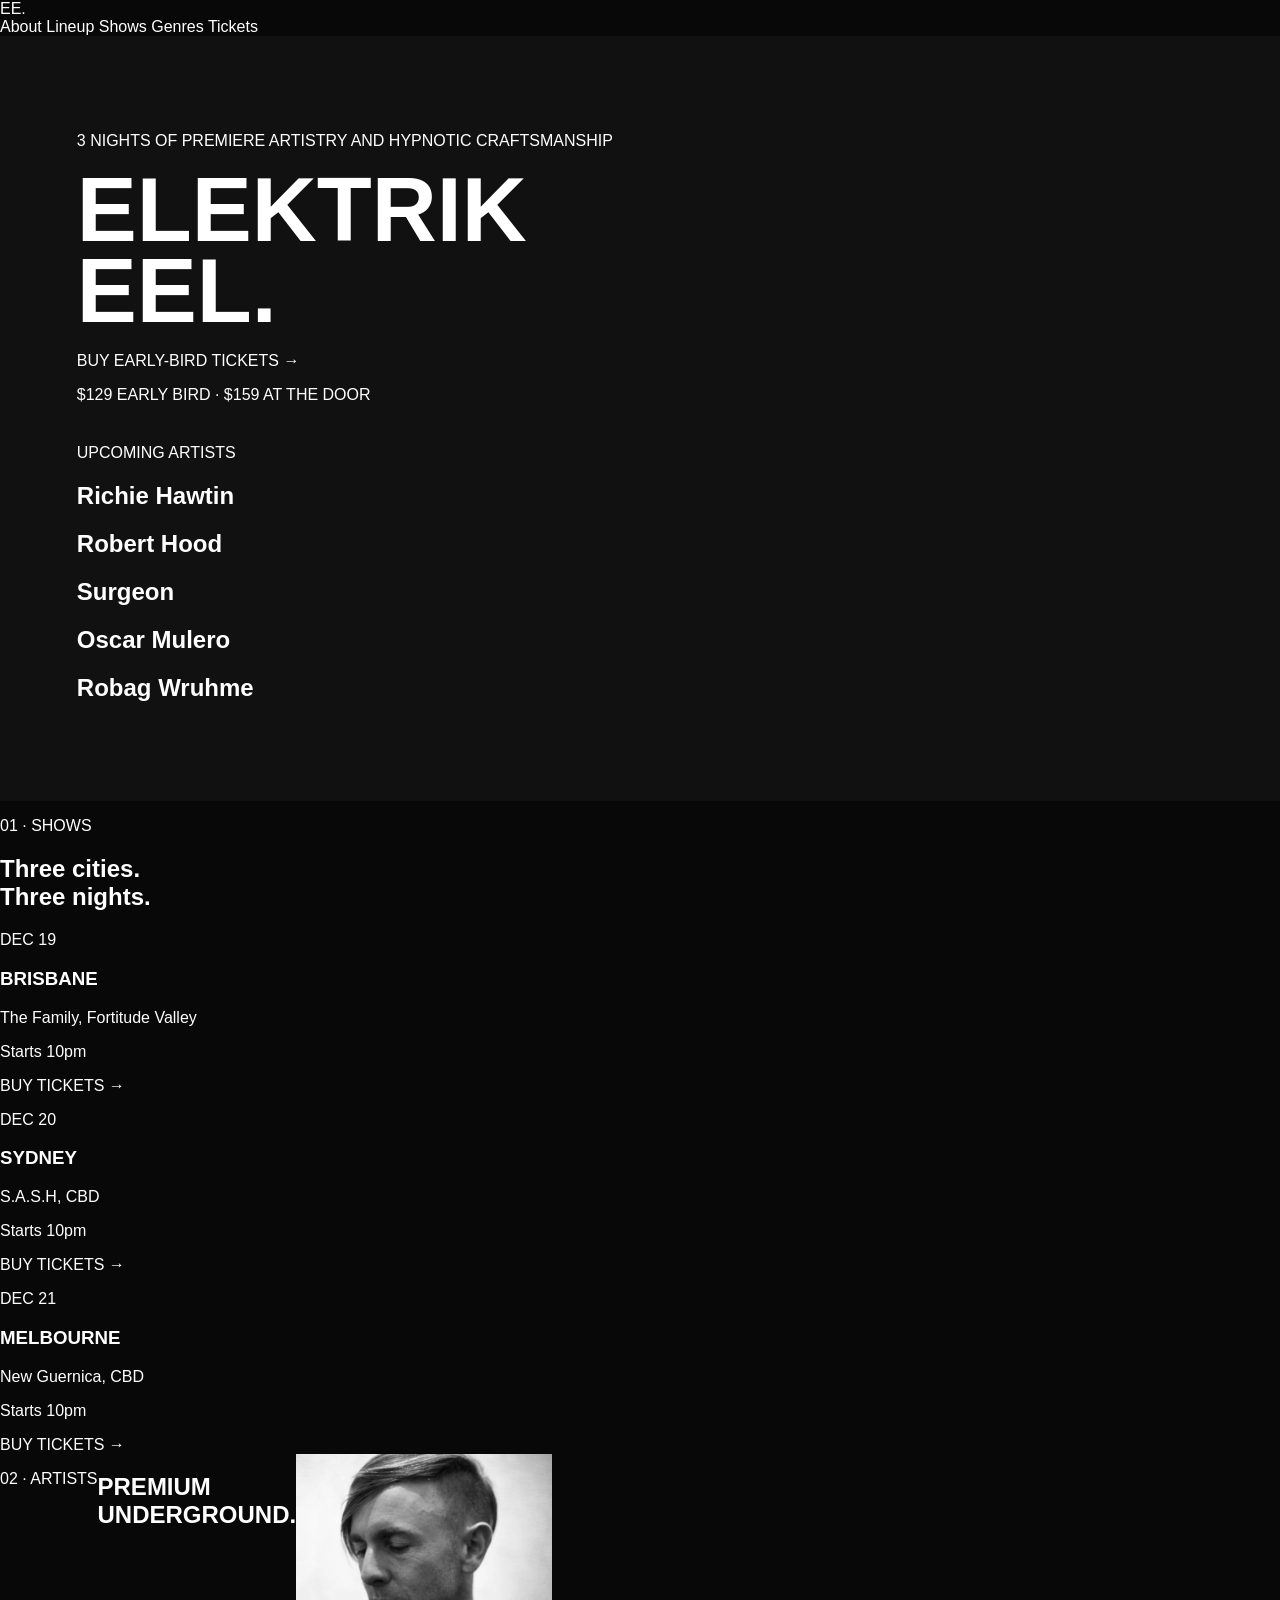
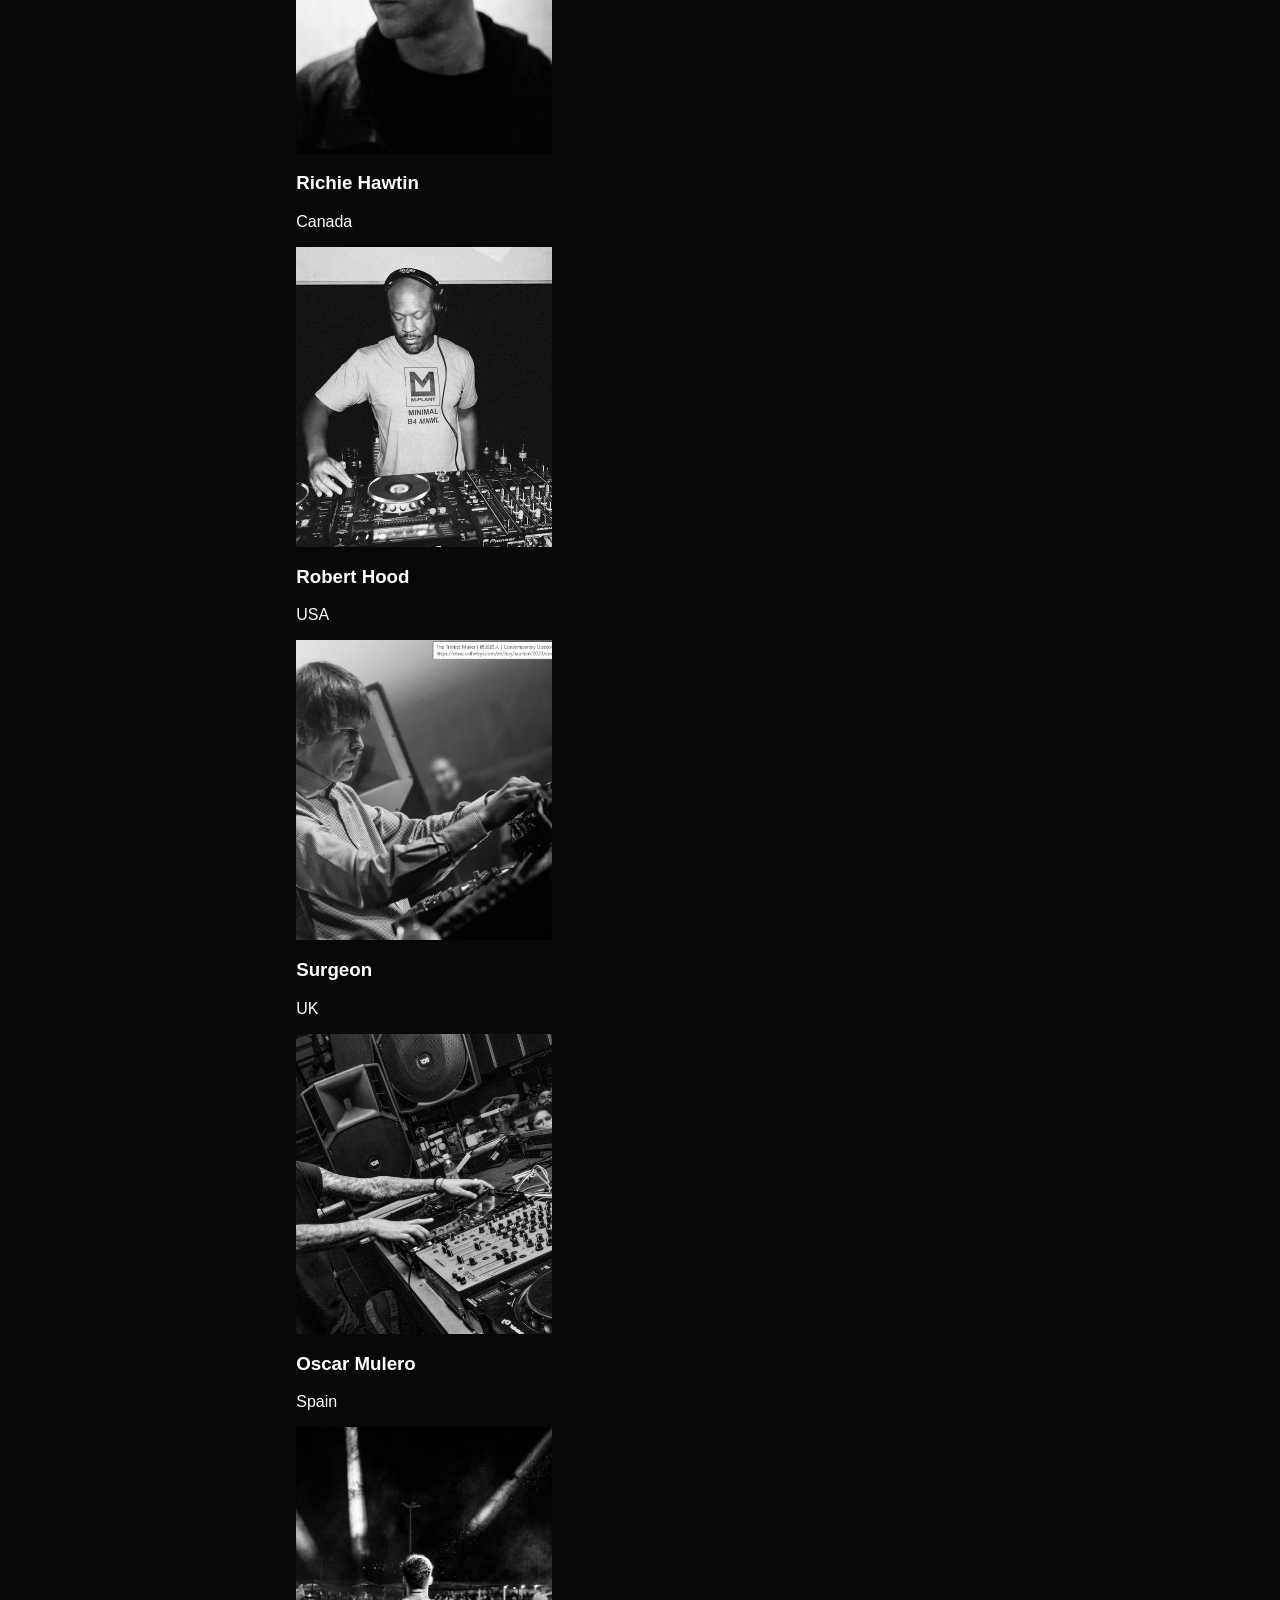
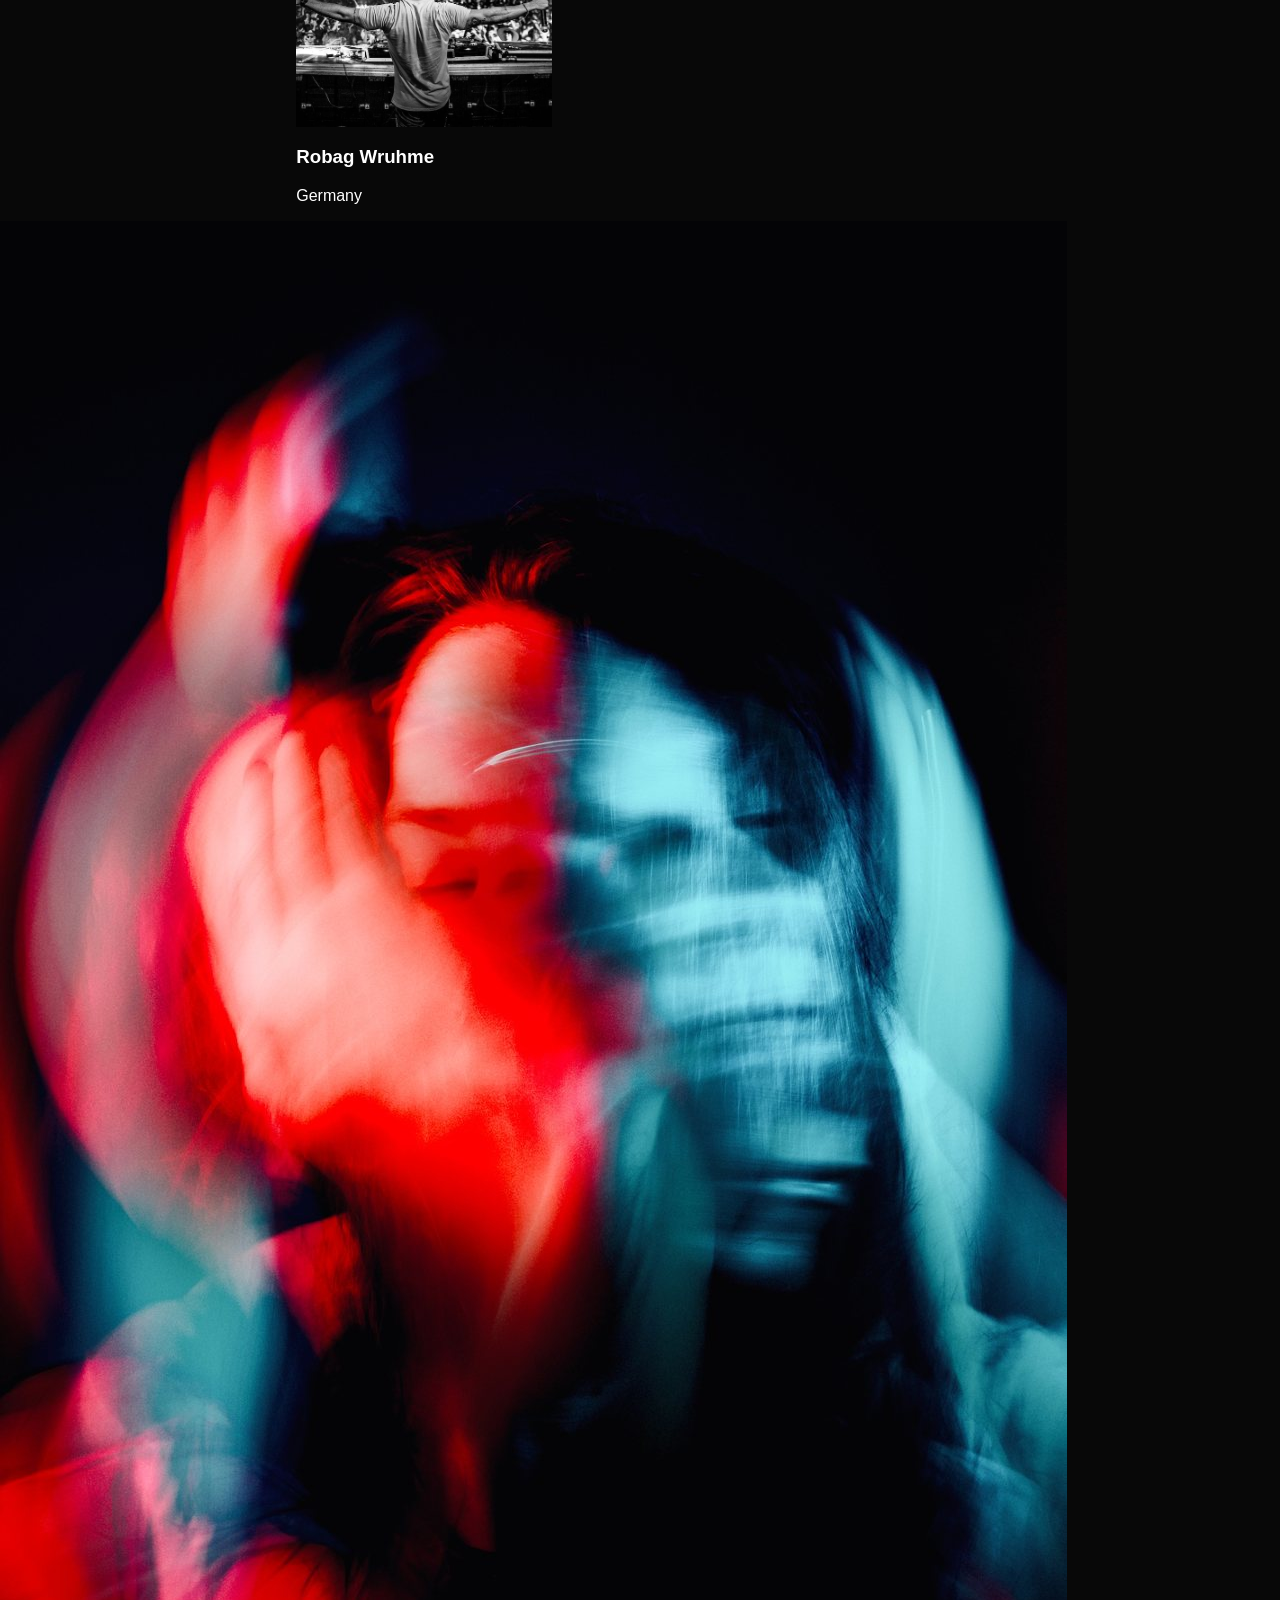
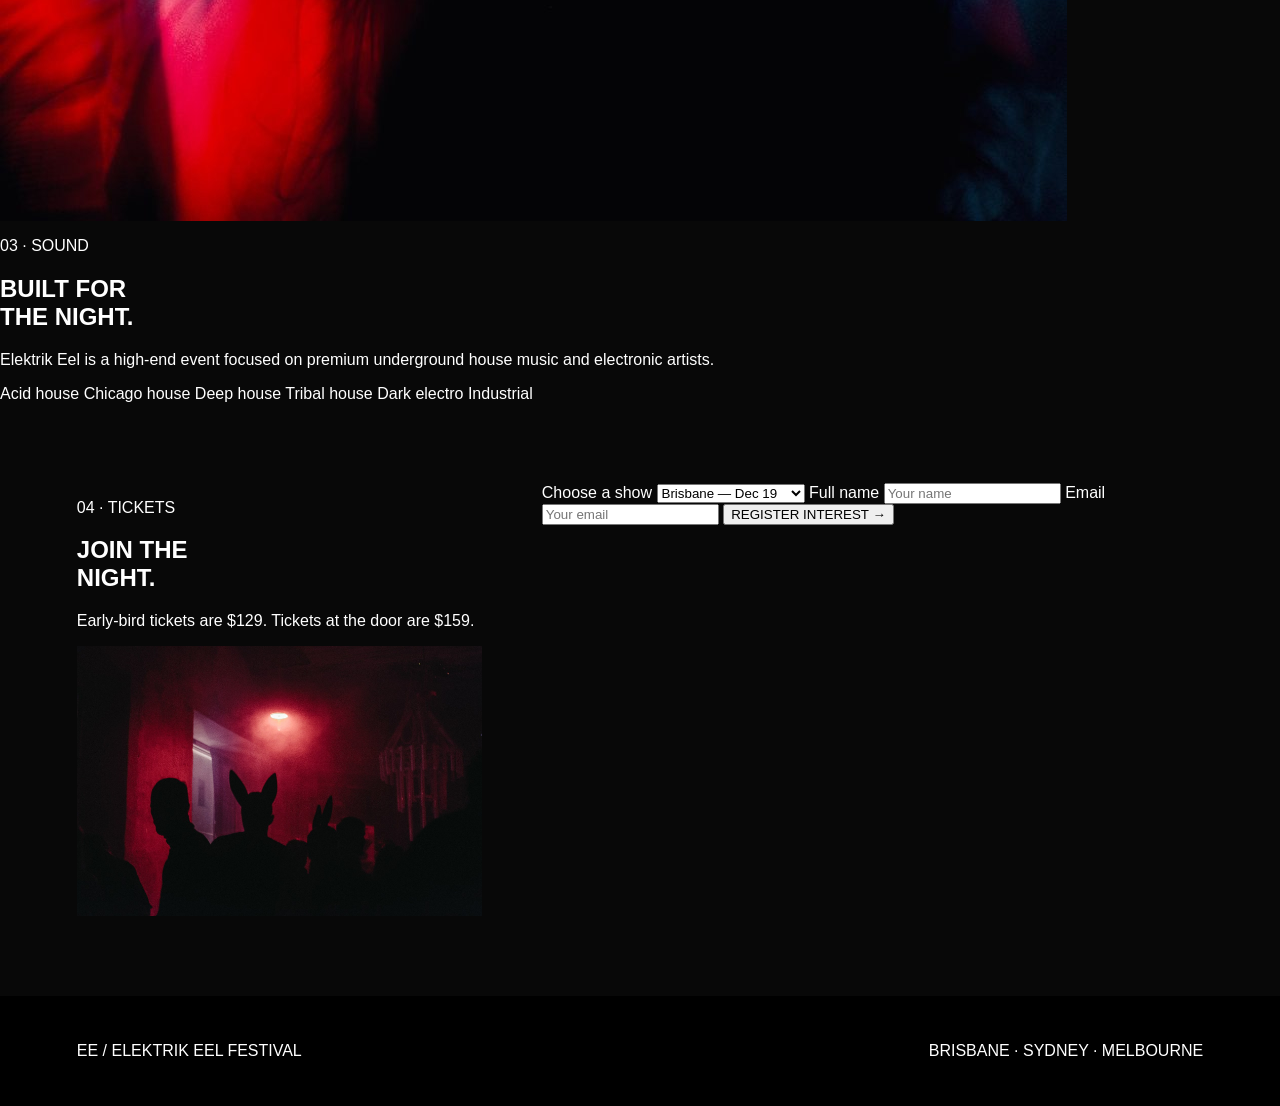
==== commit ac5e9238: "Add files via upload" ====
--- a/index.html
+++ b/index.html
@@ -23,7 +23,10 @@
     <a class="logo" href="#home">EE.</a>
 
     <!-- Links to different parts of the page -->
+    <!-- Mobile menu button -->
+    <button class="menu-button" type="button">☰ Menu</button>
     <nav>
+      <a href="about.html">About</a>
       <a href="#lineup">Lineup</a>
       <a href="#shows">Shows</a>
       <a href="#genres">Genres</a>
@@ -97,31 +100,31 @@
 
       <div class="artist-grid">
         <div class="artist-card">
-          <img src="images/richie.jpg" alt="Richie Hawtin">
+          <img src="images/artists/richie.jpg" alt="Richie Hawtin">
           <h3>Richie Hawtin</h3>
           <p>Canada</p>
         </div>
 
         <div class="artist-card">
-          <img src="images/robert.jpg" alt="Robert Hood">
+          <img src="images/artists/robert.jpg" alt="Robert Hood">
           <h3>Robert Hood</h3>
           <p>USA</p>
         </div>
 
         <div class="artist-card">
-          <img src="images/surgeon.jpg" alt="Surgeon">
+          <img src="images/artists/surgeon.jpg" alt="Surgeon">
           <h3>Surgeon</h3>
           <p>UK</p>
         </div>
 
         <div class="artist-card">
-          <img src="images/oscar.jpg" alt="Oscar Mulero">
+          <img src="images/artists/oscar.jpg" alt="Oscar Mulero">
           <h3>Oscar Mulero</h3>
           <p>Spain</p>
         </div>
 
         <div class="artist-card">
-          <img src="images/robag.jpg" alt="Robag Wruhme">
+          <img src="images/artists/robag.jpg" alt="Robag Wruhme">
           <h3>Robag Wruhme</h3>
           <p>Germany</p>
         </div>
@@ -131,7 +134,7 @@
     <!-- Genres and atmosphere -->
     <section class="genres" id="genres">
       <div class="genre-image">
-        <img src="images/venue.jpg" alt="Underground electronic music venue">
+        <img src="images/events/venue.jpg" alt="Underground electronic music venue">
       </div>
 
       <div class="genre-text">
@@ -157,7 +160,7 @@
         <p class="green-label">04 · TICKETS</p>
         <h2>JOIN THE<br>NIGHT.</h2>
         <p>Early-bird tickets are $129. Tickets at the door are $159.</p>
-        <img src="images/crowd.jpg" alt="Elektrik Eel festival crowd">
+        <img src="images/events/crowd.jpg" alt="Elektrik Eel festival crowd">
       </div>
       <!-- Form inputs for ticket details -->
 
@@ -187,5 +190,11 @@
     <p>BRISBANE · SYDNEY · MELBOURNE</p>
   </footer>
 
+
+  <!-- jQuery library -->
+  <script src="https://code.jquery.com/jquery-3.7.1.min.js"></script>
+  <!-- My jQuery code -->
+  <script src="artist/script.js"></script>
+
 </body>
 </html>
--- a/style.css
+++ b/style.css
@@ -1,439 +1,459 @@
-/* ELEKTRIK EEL FESTIVAL - DIG103 */
-
-/* Basic page setup */
+/* ELEKTRIK EEL FESTIVAL
+   Main stylesheet */
+
+/* Makes links scroll smoothly */
+html {
+  scroll-behavior: smooth;
+}
+
+/* Basic page style */
+body {
+  margin: 0;
+  background-color: #080808;
+  color: white;
+  font-family: Arial, sans-serif;
+}
+
 * {
   box-sizing: border-box;
 }
-/* Makes page links scroll smoothly */
-
-html {
-  scroll-behavior: smooth;
-}
-/* Main page style */
-
-body {
-  margin: 0;
-  background: #050608;
-  color: white;
-  font-family: "Archivo", Arial, sans-serif;
-}
-
-img {
-  width: 100%;
-  display: block;
-}
 
 a {
   color: white;
-}
-
-main,
-header,
-footer {
-  max-width: 1280px;
-  margin: auto;
-}
-
-/* Navigation */
-/* Navigation/header style */
-header {
-  height: 70px;
-  padding: 0 30px;
-  display: flex;
+  text-decoration: none;
+}
+
+img {
+  max-width: 100%;
+  display: block;
+}
+
+/* Header */
+.site-header {
+  display: flex;
+  justify-content: space-between;
   align-items: center;
+  padding: 20px 5%;
+  background-color: black;
+}
+
+.brand {
+  font-size: 30px;
+  font-weight: bold;
+}
+
+.site-nav {
+  display: flex;
+  gap: 25px;
+}
+
+.site-nav a:hover {
+  color: #49f5c7;
+}
+
+/* Mobile menu button */
+.menu-button {
+  display: none;
+  padding: 10px;
+  background-color: #49f5c7;
+  border: none;
+  font-weight: bold;
+}
+
+/* Homepage hero */
+.hero,
+.hero-shell {
+  min-height: 650px;
+  padding: 80px 6%;
+  background-color: #111;
+  position: relative;
+}
+
+.hero-copy,
+.hero-text {
+  max-width: 750px;
+}
+
+.hero h1,
+.hero-shell h1 {
+  font-size: 90px;
+  line-height: 0.9;
+  margin: 20px 0;
+}
+
+.hero-shell h1 span {
+  display: block;
+}
+
+.kicker,
+.section-label {
+  color: #49f5c7;
+  font-weight: bold;
+  letter-spacing: 2px;
+}
+
+.ticket-pill,
+.ticket-button {
+  display: inline-block;
+  margin-top: 20px;
+  padding: 15px 20px;
+  background-color: #49f5c7;
+  color: black;
+  font-weight: bold;
+}
+
+.ticket-pill:hover,
+.ticket-button:hover {
+  background-color: white;
+}
+
+/* Lineup */
+.lineup,
+.lineup-panel {
+  margin-top: 40px;
+}
+
+.lineup-panel ul {
+  list-style: none;
+  padding: 0;
+}
+
+.lineup-panel li {
+  font-size: 24px;
+  margin: 8px 0;
+}
+
+/* Festival nights */
+.nights,
+.night-grid {
+  display: flex;
+}
+
+.night,
+.night-card {
+  width: 33.33%;
+  padding: 40px;
+  border: 1px solid #333;
+}
+
+.night a,
+.night-card a {
+  color: #49f5c7;
+}
+
+/* Featured mix */
+.mix,
+.mix-card {
+  display: flex;
   justify-content: space-between;
-  background: #050608;
-  border-bottom: 1px solid #252525;
-}
-
-.logo {
-  font-size: 24px;
-  font-weight: 900;
-  text-decoration: none;
-}
-/* Navigation links */
-
-nav {
+  align-items: center;
+  padding: 50px 6%;
+  background-color: #49f5c7;
+  color: black;
+}
+
+.play-button {
+  width: 55px;
+  height: 55px;
+  border-radius: 50%;
+  border: none;
+  font-size: 20px;
+}
+
+/* Venue section */
+.venue,
+.editorial-section,
+.about-story {
+  display: flex;
+  gap: 50px;
+  padding: 80px 6%;
+}
+
+.venue > div,
+.editorial-section > div,
+.about-story > div {
+  width: 50%;
+}
+
+.gallery,
+.mini-gallery {
+  display: flex;
+  gap: 10px;
+  margin-top: 30px;
+}
+
+.gallery img,
+.mini-gallery img {
+  width: 33.33%;
+  height: 220px;
+  object-fit: cover;
+}
+
+/* Artists */
+.artists,
+.artist-strip {
+  display: flex;
+}
+
+.artists > div,
+.artist-strip article {
+  width: 20%;
+  position: relative;
+}
+
+.artists img,
+.artist-strip img {
+  width: 100%;
+  height: 300px;
+  object-fit: cover;
+}
+
+.artist-strip span {
+  display: block;
+  padding: 10px;
+  font-weight: bold;
+}
+
+/* Ticket and contact forms */
+.tickets,
+.ticket-section,
+.contact-section {
+  display: flex;
+  gap: 60px;
+  padding: 80px 6%;
+}
+
+.tickets > div,
+.ticket-section > div,
+.contact-section > div,
+.ticket-form,
+.contact-form {
+  width: 50%;
+}
+
+.ticket-form,
+.contact-form {
+  display: flex;
+  flex-direction: column;
+}
+
+.ticket-form input,
+.ticket-form select,
+.contact-form input,
+.contact-form textarea {
+  padding: 14px;
+  margin: 8px 0 15px;
+  background-color: #111;
+  color: white;
+  border: 1px solid #777;
+}
+
+.ticket-form button,
+.contact-form button {
+  padding: 15px;
+  background-color: #49f5c7;
+  border: none;
+  font-weight: bold;
+}
+
+/* About page */
+.about-hero {
+  display: flex;
+  min-height: 550px;
+}
+
+.about-hero-text,
+.about-hero > img {
+  width: 50%;
+}
+
+.about-hero-text {
+  padding: 80px 6%;
+}
+
+.about-hero h1 {
+  font-size: 70px;
+}
+
+.about-hero > img {
+  object-fit: cover;
+}
+
+.about-gallery {
+  display: flex;
+  gap: 10px;
+  padding: 0 6% 70px;
+}
+
+.about-gallery img {
+  width: 33.33%;
+  height: 320px;
+  object-fit: cover;
+}
+
+.values-section {
+  padding: 70px 6%;
+  background-color: #111;
+}
+
+.value-grid {
   display: flex;
   gap: 30px;
 }
 
-nav a {
-  text-decoration: none;
-  text-transform: uppercase;
-  font-size: 13px;
-  transition: 0.3s;
-}
-
-nav a:hover {
-  color: #18eab5;
-}
-
-/* Hero */
-/* Main hero section */
-.hero {
-  min-height: 610px;
-  padding: 50px;
-  display: flex;
-  align-items: flex-end;
-  justify-content: space-between;
-  background:
-    linear-gradient(90deg, rgba(0,0,0,0.75), rgba(0,0,0,0.15), rgba(0,0,0,0.85)),
-    url("images/hero.jpg") center / cover;
-}
-
-.hero-text {
-  width: 70%;
-}
-
-.hero-text > p:first-child,
-.green-label,
-.lineup > p:first-child,
-.section-title > p,
-.show-card > p:first-child {
-  color: #18eab5;
-  font-size: 13px;
-  font-weight: 700;
-}
-
-.hero h1 {
-  margin: 10px 0 30px;
-  font-size: 110px;
-  line-height: 0.78;
-  letter-spacing: -8px;
-}
-
-.hero h1 span {
-  color: #18eab5;
-}
-
-.main-button {
-  display: inline-block;
-  padding: 16px 24px;
-  background: #18eab5;
-  color: #04110e;
-  text-decoration: none;
-  font-weight: 900;
-  transition: 0.3s;
-}
-
-.main-button:hover {
-  transform: translateY(-4px);
-}
-
-.small-text {
-  font-size: 12px;
-  color: #bbbbbb;
-}
-
-.lineup {
-  width: 270px;
-  padding: 25px;
-  background: rgba(0,0,0,0.65);
-}
-
-.lineup h2 {
-  margin: 6px 0;
-  font-size: 21px;
-  text-transform: uppercase;
-}
-
-/* Shows */
-.shows,
-.artists,
-.genres,
-.tickets {
-  padding: 90px 40px;
-}
-
-.section-title h2,
-.big-heading,
-.genre-text h2,
-.ticket-info h2 {
-  margin: 8px 0 40px;
-  font-size: 65px;
-  line-height: 0.9;
-  letter-spacing: -4px;
-}
-
-.show-grid {
-  display: flex;
-  gap: 15px;
-}
-
-.show-card {
+.value-card {
   width: 33.33%;
-  min-height: 220px;
-  padding: 25px;
-  background: #151923;
-  border-top: 3px solid #18eab5;
-  transition: 0.3s;
-/* Changes the item when the mouse is over it */
-}
-
-.show-card:hover {
-  transform: translateY(-5px);
-}
-
-.show-card h3 {
-  font-size: 30px;
-  margin: 10px 0;
-}
-
-.show-card a {
-  color: #18eab5;
-  font-weight: 700;
-  text-decoration: none;
-}
-
-/* Artists */
-.artists {
-  background: #10131a;
-}
-
-.artist-grid {
-  display: flex;
-  flex-wrap: wrap;
-  gap: 10px;
-}
-
-.artist-card {
-  width: calc(20% - 8px);
-  background: #050608;
-  overflow: hidden;
-}
-
-.artist-card img {
-  height: 290px;
-  object-fit: cover;
-  transition: 0.3s;
-}
-
-.artist-card:hover img {
-  transform: scale(1.04);
-}
-
-.artist-card h3,
-.artist-card p {
-  margin-left: 15px;
-  margin-right: 15px;
-}
-
-.artist-card h3 {
-  margin-bottom: 0;
-  text-transform: uppercase;
-}
-
-.artist-card p {
-  margin-top: 5px;
-  color: #18eab5;
-}
-
-/* Genres */
-.genres {
-  display: flex;
-  gap: 50px;
-  align-items: center;
-}
-
-.genre-image,
-.genre-text {
-  width: 50%;
-}
-
-.genre-image img {
-  height: 520px;
-  object-fit: cover;
-}
-
-.genre-text > p:not(.green-label) {
-  line-height: 1.7;
-  color: #c5c5c5;
-}
-
-.genre-list {
-  margin-top: 30px;
-  display: flex;
-  flex-wrap: wrap;
-  gap: 10px;
-}
-
-.genre-list span {
-  padding: 10px 14px;
-  border: 1px solid #18eab5;
-  color: #18eab5;
-}
-
-/* Tickets */
-.tickets {
-  display: flex;
-  gap: 60px;
-  background: #18eab5;
-  color: #03110d;
-}
-
-.ticket-info,
-.tickets form {
-  width: 50%;
-}
-
-.tickets .green-label {
-  color: #03110d;
-}
-
-.ticket-info img {
-  margin-top: 30px;
-  height: 230px;
-  object-fit: cover;
-}
-
-form {
-  padding: 30px;
-  background: #050608;
-  color: white;
-}
-
-label {
-  display: block;
-  margin: 18px 0 7px;
-}
-
-input,
-select {
-  width: 100%;
-  padding: 14px;
-  border: 1px solid #555;
-  background: #12151b;
-  color: white;
-  font-family: inherit;
-}
-
-form button {
-  width: 100%;
-  margin-top: 25px;
-  padding: 15px;
-  border: 0;
-  background: #18eab5;
-  font-weight: 900;
-  cursor: pointer;
-  transition: 0.3s;
-}
-
-form button:hover {
-  background: white;
+  border-top: 2px solid #49f5c7;
+}
+
+/* Scroll to top button */
+#top-button {
+  display: none;
+  position: fixed;
+  right: 20px;
+  bottom: 20px;
+  padding: 12px;
+  background-color: #49f5c7;
+  border: none;
 }
 
 /* Footer */
 footer {
-  padding: 25px 40px;
   display: flex;
   justify-content: space-between;
-  border-top: 1px solid #252525;
-  font-size: 12px;
-}
-
-/* Tablet */
-/* Changes the layout for smaller screens */
-@media (max-width: 900px) {
-  header {
-    height: auto;
-    padding: 18px 25px;
-  }
-
-  nav {
-    gap: 15px;
-  }
-
-  .hero {
-    padding: 35px;
-  }
-
-  .hero h1 {
-    font-size: 80px;
-  }
-
-  .hero-text {
-    width: 60%;
-  }
-
-  .show-grid {
+  padding: 30px 6%;
+  background-color: black;
+}
+
+/* TABLET */
+@media screen and (max-width: 900px) {
+
+  .hero h1,
+  .hero-shell h1 {
+    font-size: 65px;
+  }
+
+  .night,
+  .night-card {
+    padding: 25px;
+  }
+
+  .artists,
+  .artist-strip {
     flex-wrap: wrap;
   }
 
-  .show-card {
+  .artists > div,
+  .artist-strip article {
+    width: 50%;
+  }
+
+  .about-gallery {
+    flex-wrap: wrap;
+  }
+
+  .about-gallery img {
+    width: 48%;
+  }
+
+  .value-grid {
+    flex-wrap: wrap;
+  }
+
+  .value-card {
+    width: 47%;
+  }
+}
+
+/* PHONE */
+@media screen and (max-width: 600px) {
+
+  .site-header {
+    flex-wrap: wrap;
+  }
+
+  .menu-button {
+    display: block;
+  }
+
+  .site-nav {
+    display: none;
     width: 100%;
-  }
-
-  .artist-card {
-    width: calc(50% - 5px);
-  }
-
-  .genres,
-  .tickets {
     flex-direction: column;
-  }
-
-  .genre-image,
-  .genre-text,
-  .ticket-info,
-  .tickets form {
+    margin-top: 15px;
+  }
+
+  .site-nav a {
+    padding: 12px 0;
+    border-top: 1px solid #333;
+  }
+
+  .hero,
+  .hero-shell {
+    min-height: 500px;
+    padding: 60px 6%;
+  }
+
+  .hero h1,
+  .hero-shell h1,
+  .about-hero h1 {
+    font-size: 48px;
+  }
+
+  .nights,
+  .night-grid,
+  .mix,
+  .mix-card,
+  .venue,
+  .editorial-section,
+  .about-story,
+  .tickets,
+  .ticket-section,
+  .contact-section,
+  .about-hero,
+  .value-grid {
+    flex-direction: column;
+  }
+
+  .night,
+  .night-card,
+  .venue > div,
+  .editorial-section > div,
+  .about-story > div,
+  .tickets > div,
+  .ticket-section > div,
+  .contact-section > div,
+  .ticket-form,
+  .contact-form,
+  .about-hero-text,
+  .about-hero > img,
+  .value-card {
     width: 100%;
   }
-}
-
-/* Phone */
-@media (max-width: 600px) {
-  header {
-    display: block;
-  }
-
-  nav {
-    margin-top: 15px;
-    flex-wrap: wrap;
-  }
-
-  .hero {
-    min-height: 720px;
-    padding: 25px;
-    display: block;
-  }
-
-  .hero-text {
+
+  .gallery,
+  .mini-gallery,
+  .about-gallery {
+    flex-direction: column;
+  }
+
+  .gallery img,
+  .mini-gallery img,
+  .about-gallery img {
     width: 100%;
-    padding-top: 140px;
-  }
-
-  .hero h1 {
-    font-size: 62px;
-    letter-spacing: -5px;
-  }
-
-  .lineup {
+  }
+
+  .artists > div,
+  .artist-strip article {
     width: 100%;
-    margin-top: 40px;
-  }
-
-  .shows,
-  .artists,
-  .genres,
-  .tickets {
-    padding: 65px 20px;
-  }
-
-  .section-title h2,
-  .big-heading,
-  .genre-text h2,
-  .ticket-info h2 {
-    font-size: 45px;
-    letter-spacing: -3px;
-  }
-
-  .artist-card {
-    width: 100%;
+  }
+
+  .about-hero > img {
+    height: 350px;
   }
 
   footer {
-    display: block;
-    padding: 25px 20px;
-  }
-}
+    flex-direction: column;
+    gap: 10px;
+  }
+}
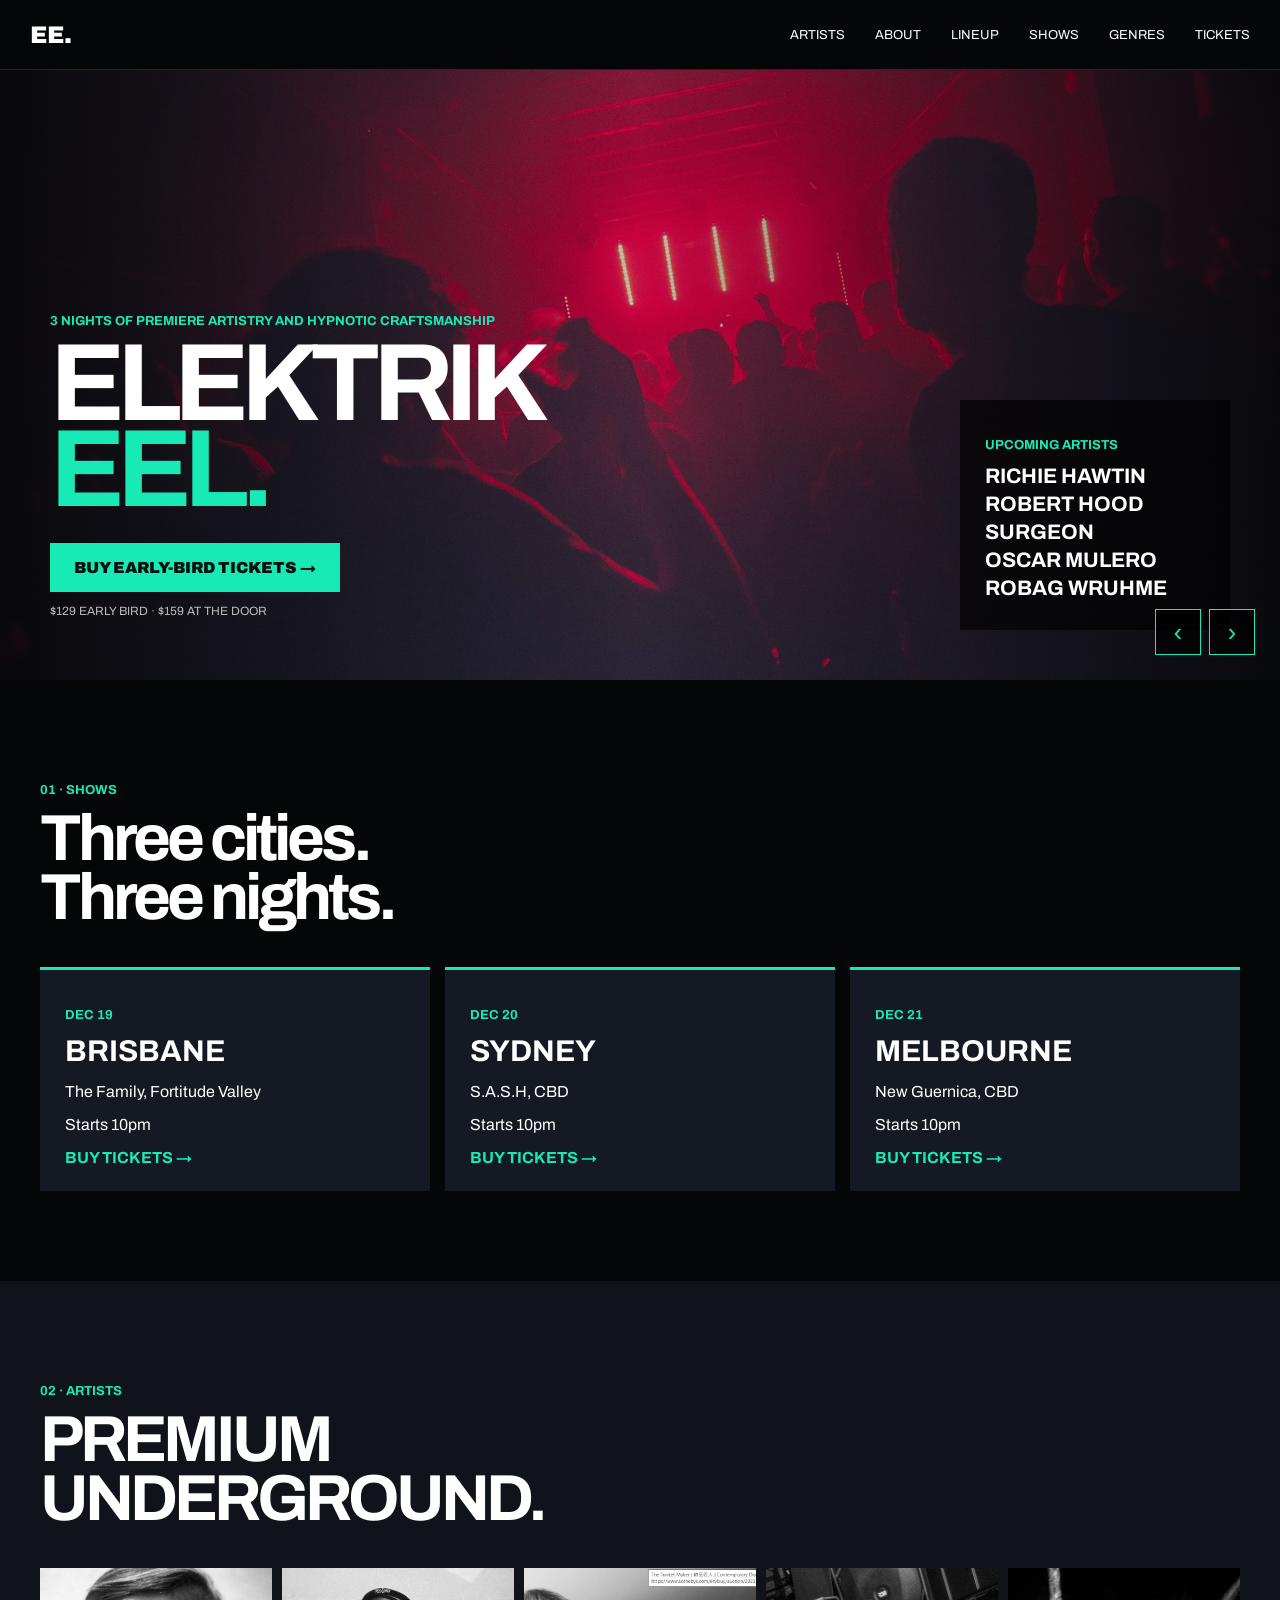
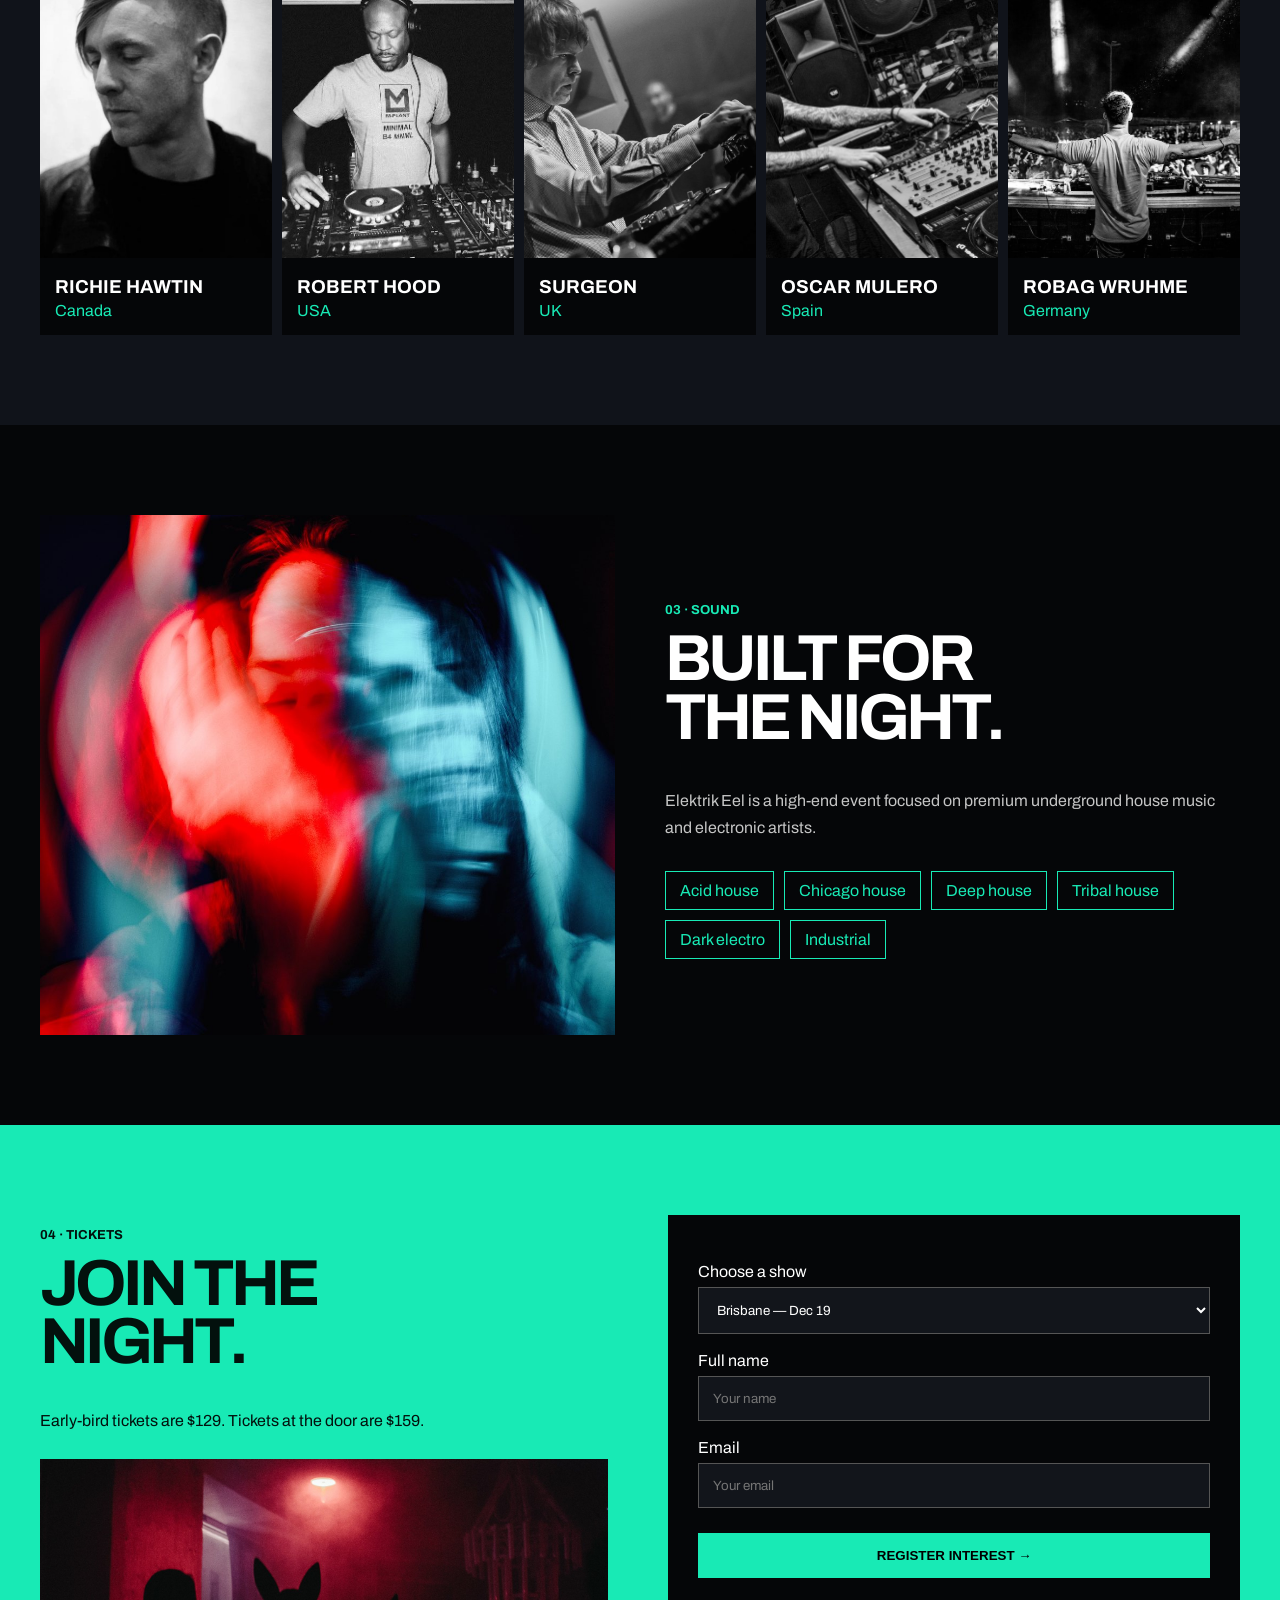
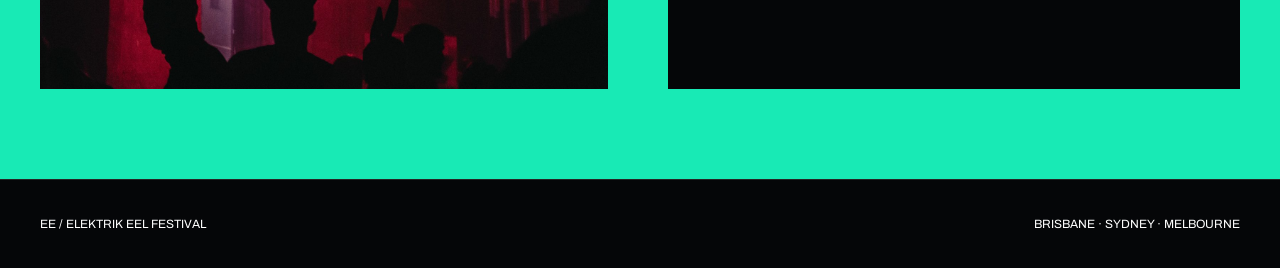
==== commit 13d43b92: "Add files via upload" ====
--- a/index.html
+++ b/index.html
@@ -26,6 +26,7 @@
     <!-- Mobile menu button -->
     <button class="menu-button" type="button">☰ Menu</button>
     <nav>
+      <a href="artists.html">Artists</a>
       <a href="about.html">About</a>
       <a href="#lineup">Lineup</a>
       <a href="#shows">Shows</a>
@@ -39,7 +40,10 @@
 
     <!-- Hero section -->
   <!-- Hero area and main festival introduction -->
-    <section class="hero" id="home">
+    <section class="hero" id="home" id="home-hero">
+
+    <!-- Background image that changes with jQuery -->
+    <div class="hero-background"></div>
       <div class="hero-text">
         <p>3 NIGHTS OF PREMIERE ARTISTRY AND HYPNOTIC CRAFTSMANSHIP</p>
 
@@ -57,7 +61,13 @@
         <h2>Oscar Mulero</h2>
         <h2>Robag Wruhme</h2>
       </div>
-    </section>
+    
+    <!-- Buttons to switch the hero background -->
+    <div class="hero-controls">
+      <button id="previous-bg" type="button">‹</button>
+      <button id="next-bg" type="button">›</button>
+    </div>
+</section>
 
     <!-- Shows -->
     <section class="shows" id="shows">
--- a/style.css
+++ b/style.css
@@ -1,351 +1,535 @@
-/* ELEKTRIK EEL FESTIVAL
-   Main stylesheet */
-
-/* Makes links scroll smoothly */
+/* ELEKTRIK EEL FESTIVAL - DIG103 */
+
+/* Basic page setup */
+* {
+  box-sizing: border-box;
+}
+
+/* Makes page links scroll smoothly */
 html {
   scroll-behavior: smooth;
 }
 
-/* Basic page style */
+/* Main page style */
 body {
   margin: 0;
-  background-color: #080808;
+  background: #050608;
   color: white;
-  font-family: Arial, sans-serif;
-}
-
-* {
-  box-sizing: border-box;
+  font-family: "Archivo", Arial, sans-serif;
+}
+
+img {
+  width: 100%;
+  display: block;
 }
 
 a {
   color: white;
+}
+
+main,
+header,
+footer {
+  max-width: 1280px;
+  margin: auto;
+}
+
+/* Navigation */
+header,
+.site-header {
+  min-height: 70px;
+  padding: 0 30px;
+  display: flex;
+  align-items: center;
+  justify-content: space-between;
+  background: #050608;
+  border-bottom: 1px solid #252525;
+}
+
+.logo,
+.brand {
+  font-size: 24px;
+  font-weight: 900;
   text-decoration: none;
 }
 
-img {
-  max-width: 100%;
-  display: block;
-}
-
-/* Header */
-.site-header {
-  display: flex;
-  justify-content: space-between;
-  align-items: center;
-  padding: 20px 5%;
-  background-color: black;
-}
-
-.brand {
-  font-size: 30px;
-  font-weight: bold;
-}
-
+nav,
 .site-nav {
   display: flex;
-  gap: 25px;
-}
-
+  gap: 30px;
+}
+
+nav a,
+.site-nav a {
+  text-decoration: none;
+  text-transform: uppercase;
+  font-size: 13px;
+  transition: 0.3s;
+}
+
+nav a:hover,
 .site-nav a:hover {
-  color: #49f5c7;
-}
-
-/* Mobile menu button */
+  color: #18eab5;
+}
+
+/* Hidden on desktop */
 .menu-button {
   display: none;
-  padding: 10px;
-  background-color: #49f5c7;
-  border: none;
-  font-weight: bold;
-}
-
-/* Homepage hero */
-.hero,
-.hero-shell {
-  min-height: 650px;
-  padding: 80px 6%;
-  background-color: #111;
-  position: relative;
-}
-
-.hero-copy,
+  padding: 10px 15px;
+  border: 0;
+  background: #18eab5;
+  color: #04110e;
+  font-weight: 900;
+  cursor: pointer;
+}
+
+/* Hero */
+.hero {
+  min-height: 610px;
+  padding: 50px;
+  display: flex;
+  align-items: flex-end;
+  justify-content: space-between;
+  }
+
 .hero-text {
-  max-width: 750px;
-}
-
-.hero h1,
-.hero-shell h1 {
-  font-size: 90px;
+  width: 70%;
+}
+
+.hero-text > p:first-child,
+.green-label,
+.lineup > p:first-child,
+.section-title > p,
+.show-card > p:first-child,
+.section-label {
+  color: #18eab5;
+  font-size: 13px;
+  font-weight: 700;
+}
+
+.hero h1 {
+  margin: 10px 0 30px;
+  font-size: 110px;
+  line-height: 0.78;
+  letter-spacing: -8px;
+}
+
+.hero h1 span {
+  color: #18eab5;
+}
+
+.main-button {
+  display: inline-block;
+  padding: 16px 24px;
+  background: #18eab5;
+  color: #04110e;
+  text-decoration: none;
+  font-weight: 900;
+  transition: 0.3s;
+}
+
+.main-button:hover {
+  transform: translateY(-4px);
+}
+
+.small-text {
+  font-size: 12px;
+  color: #bbbbbb;
+}
+
+.lineup {
+  width: 270px;
+  padding: 25px;
+  background: rgba(0,0,0,0.65);
+}
+
+.lineup h2 {
+  margin: 6px 0;
+  font-size: 21px;
+  text-transform: uppercase;
+}
+
+/* Shows */
+.shows,
+.artists,
+.genres,
+.tickets {
+  padding: 90px 40px;
+}
+
+.section-title h2,
+.big-heading,
+.genre-text h2,
+.ticket-info h2 {
+  margin: 8px 0 40px;
+  font-size: 65px;
   line-height: 0.9;
-  margin: 20px 0;
-}
-
-.hero-shell h1 span {
+  letter-spacing: -4px;
+}
+
+.show-grid {
+  display: flex;
+  gap: 15px;
+}
+
+.show-card {
+  width: 33.33%;
+  min-height: 220px;
+  padding: 25px;
+  background: #151923;
+  border-top: 3px solid #18eab5;
+  transition: 0.3s;
+}
+
+.show-card:hover {
+  transform: translateY(-5px);
+}
+
+.show-card h3 {
+  font-size: 30px;
+  margin: 10px 0;
+}
+
+.show-card a {
+  color: #18eab5;
+  font-weight: 700;
+  text-decoration: none;
+}
+
+/* Artists */
+.artists {
+  background: #10131a;
+}
+
+.artist-grid {
+  display: flex;
+  flex-wrap: wrap;
+  gap: 10px;
+}
+
+.artist-card {
+  width: calc(20% - 8px);
+  background: #050608;
+  overflow: hidden;
+}
+
+.artist-card img {
+  height: 290px;
+  object-fit: cover;
+  transition: 0.3s;
+}
+
+.artist-card:hover img {
+  transform: scale(1.04);
+}
+
+.artist-card h3,
+.artist-card p {
+  margin-left: 15px;
+  margin-right: 15px;
+}
+
+.artist-card h3 {
+  margin-bottom: 0;
+  text-transform: uppercase;
+}
+
+.artist-card p {
+  margin-top: 5px;
+  color: #18eab5;
+}
+
+/* Genres */
+.genres {
+  display: flex;
+  gap: 50px;
+  align-items: center;
+}
+
+.genre-image,
+.genre-text {
+  width: 50%;
+}
+
+.genre-image img {
+  height: 520px;
+  object-fit: cover;
+}
+
+.genre-text > p:not(.green-label) {
+  line-height: 1.7;
+  color: #c5c5c5;
+}
+
+.genre-list {
+  margin-top: 30px;
+  display: flex;
+  flex-wrap: wrap;
+  gap: 10px;
+}
+
+.genre-list span {
+  padding: 10px 14px;
+  border: 1px solid #18eab5;
+  color: #18eab5;
+}
+
+/* Tickets */
+.tickets {
+  display: flex;
+  gap: 60px;
+  background: #18eab5;
+  color: #03110d;
+}
+
+.ticket-info,
+.tickets form {
+  width: 50%;
+}
+
+.tickets .green-label {
+  color: #03110d;
+}
+
+.ticket-info img {
+  margin-top: 30px;
+  height: 230px;
+  object-fit: cover;
+}
+
+form {
+  padding: 30px;
+  background: #050608;
+  color: white;
+}
+
+label {
   display: block;
-}
-
-.kicker,
-.section-label {
-  color: #49f5c7;
-  font-weight: bold;
-  letter-spacing: 2px;
-}
-
-.ticket-pill,
-.ticket-button {
-  display: inline-block;
-  margin-top: 20px;
-  padding: 15px 20px;
-  background-color: #49f5c7;
-  color: black;
-  font-weight: bold;
-}
-
-.ticket-pill:hover,
-.ticket-button:hover {
-  background-color: white;
-}
-
-/* Lineup */
-.lineup,
-.lineup-panel {
-  margin-top: 40px;
-}
-
-.lineup-panel ul {
-  list-style: none;
-  padding: 0;
-}
-
-.lineup-panel li {
-  font-size: 24px;
-  margin: 8px 0;
-}
-
-/* Festival nights */
-.nights,
-.night-grid {
-  display: flex;
-}
-
-.night,
-.night-card {
-  width: 33.33%;
-  padding: 40px;
-  border: 1px solid #333;
-}
-
-.night a,
-.night-card a {
-  color: #49f5c7;
-}
-
-/* Featured mix */
-.mix,
-.mix-card {
-  display: flex;
-  justify-content: space-between;
-  align-items: center;
-  padding: 50px 6%;
-  background-color: #49f5c7;
-  color: black;
-}
-
-.play-button {
-  width: 55px;
-  height: 55px;
-  border-radius: 50%;
-  border: none;
-  font-size: 20px;
-}
-
-/* Venue section */
-.venue,
-.editorial-section,
+  margin: 18px 0 7px;
+}
+
+input,
+select,
+textarea {
+  width: 100%;
+  padding: 14px;
+  border: 1px solid #555;
+  background: #12151b;
+  color: white;
+  font-family: inherit;
+}
+
+form button {
+  width: 100%;
+  margin-top: 25px;
+  padding: 15px;
+  border: 0;
+  background: #18eab5;
+  font-weight: 900;
+  cursor: pointer;
+  transition: 0.3s;
+}
+
+form button:hover {
+  background: white;
+}
+
+/* About page */
+.about-hero {
+  min-height: 560px;
+  display: flex;
+  align-items: stretch;
+}
+
+.about-hero-text {
+  width: 50%;
+  padding: 90px 50px;
+  display: flex;
+  flex-direction: column;
+  justify-content: center;
+}
+
+.about-hero-text h1 {
+  margin: 10px 0 25px;
+  font-size: 80px;
+  line-height: 0.85;
+  letter-spacing: -5px;
+}
+
+.about-hero-text > p:last-child {
+  max-width: 520px;
+  line-height: 1.7;
+  color: #c5c5c5;
+}
+
+.about-hero > img {
+  width: 50%;
+  object-fit: cover;
+}
+
 .about-story {
-  display: flex;
-  gap: 50px;
-  padding: 80px 6%;
-}
-
-.venue > div,
-.editorial-section > div,
+  padding: 90px 40px;
+  display: flex;
+  gap: 60px;
+}
+
 .about-story > div {
   width: 50%;
 }
 
-.gallery,
-.mini-gallery {
+.about-story h2,
+.contact-section h2 {
+  margin: 8px 0 30px;
+  font-size: 55px;
+  line-height: 0.95;
+  letter-spacing: -3px;
+}
+
+.about-story p,
+.contact-section p,
+.value-card p {
+  line-height: 1.7;
+  color: #c5c5c5;
+}
+
+.about-gallery {
+  padding: 0 40px 90px;
   display: flex;
   gap: 10px;
-  margin-top: 30px;
-}
-
-.gallery img,
-.mini-gallery img {
+}
+
+.about-gallery img {
   width: 33.33%;
-  height: 220px;
+  height: 330px;
   object-fit: cover;
 }
 
-/* Artists */
-.artists,
-.artist-strip {
-  display: flex;
-}
-
-.artists > div,
-.artist-strip article {
-  width: 20%;
-  position: relative;
-}
-
-.artists img,
-.artist-strip img {
-  width: 100%;
-  height: 300px;
-  object-fit: cover;
-}
-
-.artist-strip span {
-  display: block;
-  padding: 10px;
-  font-weight: bold;
-}
-
-/* Ticket and contact forms */
-.tickets,
-.ticket-section,
+.values-section {
+  padding: 90px 40px;
+  background: #10131a;
+}
+
+.value-grid {
+  display: flex;
+  gap: 15px;
+  margin-top: 35px;
+}
+
+.value-card {
+  width: 33.33%;
+  padding: 25px;
+  background: #050608;
+  border-top: 3px solid #18eab5;
+}
+
+.value-card h3 {
+  margin-top: 0;
+  font-size: 28px;
+}
+
 .contact-section {
+  padding: 90px 40px;
   display: flex;
   gap: 60px;
-  padding: 80px 6%;
-}
-
-.tickets > div,
-.ticket-section > div,
+  background: #18eab5;
+  color: #03110d;
+}
+
 .contact-section > div,
-.ticket-form,
 .contact-form {
   width: 50%;
 }
 
-.ticket-form,
+.contact-section .section-label,
+.contact-section p {
+  color: #03110d;
+}
+
 .contact-form {
-  display: flex;
-  flex-direction: column;
-}
-
-.ticket-form input,
-.ticket-form select,
-.contact-form input,
-.contact-form textarea {
-  padding: 14px;
-  margin: 8px 0 15px;
-  background-color: #111;
-  color: white;
-  border: 1px solid #777;
-}
-
-.ticket-form button,
-.contact-form button {
-  padding: 15px;
-  background-color: #49f5c7;
-  border: none;
-  font-weight: bold;
-}
-
-/* About page */
-.about-hero {
-  display: flex;
-  min-height: 550px;
-}
-
-.about-hero-text,
-.about-hero > img {
-  width: 50%;
-}
-
-.about-hero-text {
-  padding: 80px 6%;
-}
-
-.about-hero h1 {
-  font-size: 70px;
-}
-
-.about-hero > img {
-  object-fit: cover;
-}
-
-.about-gallery {
-  display: flex;
-  gap: 10px;
-  padding: 0 6% 70px;
-}
-
-.about-gallery img {
-  width: 33.33%;
-  height: 320px;
-  object-fit: cover;
-}
-
-.values-section {
-  padding: 70px 6%;
-  background-color: #111;
-}
-
-.value-grid {
-  display: flex;
-  gap: 30px;
-}
-
-.value-card {
-  width: 33.33%;
-  border-top: 2px solid #49f5c7;
+  margin: 0;
 }
 
 /* Scroll to top button */
 #top-button {
   display: none;
   position: fixed;
-  right: 20px;
-  bottom: 20px;
-  padding: 12px;
-  background-color: #49f5c7;
-  border: none;
+  right: 25px;
+  bottom: 25px;
+  width: auto;
+  padding: 12px 18px;
+  border: 0;
+  background: #18eab5;
+  color: #03110d;
+  font-weight: 900;
+  cursor: pointer;
+  z-index: 20;
 }
 
 /* Footer */
 footer {
+  padding: 25px 40px;
   display: flex;
   justify-content: space-between;
-  padding: 30px 6%;
-  background-color: black;
-}
-
-/* TABLET */
-@media screen and (max-width: 900px) {
-
-  .hero h1,
-  .hero-shell h1 {
-    font-size: 65px;
-  }
-
-  .night,
-  .night-card {
-    padding: 25px;
-  }
-
-  .artists,
-  .artist-strip {
+  border-top: 1px solid #252525;
+  font-size: 12px;
+}
+
+/* Tablet */
+@media (max-width: 900px) {
+  header,
+  .site-header {
+    height: auto;
+    padding: 18px 25px;
+  }
+
+  nav,
+  .site-nav {
+    gap: 15px;
+  }
+
+  .hero {
+    padding: 35px;
+  }
+
+  .hero h1 {
+    font-size: 80px;
+  }
+
+  .hero-text {
+    width: 60%;
+  }
+
+  .show-grid {
     flex-wrap: wrap;
   }
 
-  .artists > div,
-  .artist-strip article {
-    width: 50%;
+  .show-card {
+    width: 100%;
+  }
+
+  .artist-card {
+    width: calc(50% - 5px);
+  }
+
+  .genres,
+  .tickets,
+  .about-story,
+  .contact-section {
+    flex-direction: column;
+  }
+
+  .genre-image,
+  .genre-text,
+  .ticket-info,
+  .tickets form,
+  .about-story > div,
+  .contact-section > div,
+  .contact-form {
+    width: 100%;
+  }
+
+  .about-hero-text h1 {
+    font-size: 62px;
   }
 
   .about-gallery {
@@ -353,7 +537,7 @@
   }
 
   .about-gallery img {
-    width: 48%;
+    width: calc(50% - 5px);
   }
 
   .value-grid {
@@ -361,14 +545,15 @@
   }
 
   .value-card {
-    width: 47%;
-  }
-}
-
-/* PHONE */
-@media screen and (max-width: 600px) {
-
+    width: calc(50% - 8px);
+  }
+}
+
+/* Phone */
+@media (max-width: 600px) {
+  header,
   .site-header {
+    display: flex;
     flex-wrap: wrap;
   }
 
@@ -376,84 +561,314 @@
     display: block;
   }
 
+  nav,
   .site-nav {
     display: none;
     width: 100%;
+    margin-top: 15px;
     flex-direction: column;
-    margin-top: 15px;
-  }
-
+    gap: 0;
+  }
+
+  nav a,
   .site-nav a {
-    padding: 12px 0;
-    border-top: 1px solid #333;
-  }
-
-  .hero,
-  .hero-shell {
-    min-height: 500px;
-    padding: 60px 6%;
-  }
-
-  .hero h1,
-  .hero-shell h1,
-  .about-hero h1 {
-    font-size: 48px;
-  }
-
-  .nights,
-  .night-grid,
-  .mix,
-  .mix-card,
-  .venue,
-  .editorial-section,
+    display: block;
+    width: 100%;
+    padding: 13px 0;
+    border-top: 1px solid #252525;
+  }
+
+  .hero {
+    min-height: 720px;
+    padding: 25px;
+    display: block;
+  }
+
+  .hero-text {
+    width: 100%;
+    padding-top: 140px;
+  }
+
+  .hero h1 {
+    font-size: 62px;
+    letter-spacing: -5px;
+  }
+
+  .lineup {
+    width: 100%;
+    margin-top: 40px;
+  }
+
+  .shows,
+  .artists,
+  .genres,
+  .tickets,
   .about-story,
-  .tickets,
-  .ticket-section,
-  .contact-section,
-  .about-hero,
+  .values-section,
+  .contact-section {
+    padding: 65px 20px;
+  }
+
+  .section-title h2,
+  .big-heading,
+  .genre-text h2,
+  .ticket-info h2,
+  .about-story h2,
+  .contact-section h2 {
+    font-size: 45px;
+    letter-spacing: -3px;
+  }
+
+  .artist-card {
+    width: 100%;
+  }
+
+  .about-hero {
+    display: block;
+  }
+
+  .about-hero-text,
+  .about-hero > img {
+    width: 100%;
+  }
+
+  .about-hero-text {
+    padding: 65px 20px;
+  }
+
+  .about-hero-text h1 {
+    font-size: 52px;
+    letter-spacing: -3px;
+  }
+
+  .about-hero > img {
+    height: 360px;
+  }
+
+  .about-gallery {
+    padding: 0 20px 65px;
+    display: block;
+  }
+
+  .about-gallery img {
+    width: 100%;
+    height: 280px;
+    margin-bottom: 10px;
+  }
+
   .value-grid {
-    flex-direction: column;
-  }
-
-  .night,
-  .night-card,
-  .venue > div,
-  .editorial-section > div,
-  .about-story > div,
-  .tickets > div,
-  .ticket-section > div,
-  .contact-section > div,
-  .ticket-form,
-  .contact-form,
-  .about-hero-text,
-  .about-hero > img,
+    display: block;
+  }
+
   .value-card {
     width: 100%;
-  }
-
-  .gallery,
-  .mini-gallery,
-  .about-gallery {
-    flex-direction: column;
-  }
-
-  .gallery img,
-  .mini-gallery img,
-  .about-gallery img {
-    width: 100%;
-  }
-
-  .artists > div,
-  .artist-strip article {
-    width: 100%;
-  }
-
-  .about-hero > img {
-    height: 350px;
+    margin-bottom: 15px;
   }
 
   footer {
-    flex-direction: column;
-    gap: 10px;
-  }
-}
+    display: block;
+    padding: 25px 20px;
+  }
+}
+
+
+/* Artist lineup page */
+.lineup-page-heading {
+  padding: 90px 40px 50px;
+  background: #050608;
+}
+
+.lineup-page-heading h1 {
+  margin: 8px 0 20px;
+  font-size: 90px;
+  line-height: 0.85;
+  letter-spacing: -6px;
+}
+
+.lineup-page-heading p:last-child {
+  color: #bfbfbf;
+}
+
+.lineup-page-grid {
+  padding: 0 40px 90px;
+  display: grid;
+  grid-template-columns: repeat(4, 1fr);
+  gap: 12px;
+}
+
+.lineup-card {
+  background: #10131a;
+  overflow: hidden;
+}
+
+.lineup-card img {
+  width: 100%;
+  height: 320px;
+  object-fit: cover;
+  transition: 0.3s;
+}
+
+.lineup-card:hover img {
+  transform: scale(1.04);
+}
+
+.lineup-card p {
+  margin: 0;
+  padding: 14px;
+  color: #18eab5;
+  font-weight: 700;
+}
+
+/* Tablet lineup */
+@media (max-width: 900px) {
+  .lineup-page-heading h1 {
+    font-size: 68px;
+  }
+
+  .lineup-page-grid {
+    grid-template-columns: repeat(2, 1fr);
+  }
+}
+
+/* Phone lineup */
+@media (max-width: 600px) {
+  .lineup-page-heading {
+    padding: 65px 20px 35px;
+  }
+
+  .lineup-page-heading h1 {
+    font-size: 50px;
+    letter-spacing: -3px;
+  }
+
+  .lineup-page-grid {
+    padding: 0 20px 65px;
+    grid-template-columns: 1fr;
+  }
+
+  .lineup-card img {
+    height: 380px;
+  }
+}
+
+
+/* Smooth hero background image */
+.hero {
+  position: relative;
+  overflow: hidden;
+  background: #050608;
+}
+
+.hero-background {
+  position: absolute;
+  inset: 0;
+  background-size: cover;
+  background-position: center;
+  opacity: 1;
+  transition: opacity 0.6s ease;
+  z-index: 0;
+}
+
+/* Dark layer keeps the text readable */
+.hero-background::after {
+  content: "";
+  position: absolute;
+  inset: 0;
+  background: linear-gradient(90deg, rgba(0,0,0,0.82), rgba(0,0,0,0.2), rgba(0,0,0,0.8));
+}
+
+/* Keeps hero text above the background */
+.hero > *:not(.hero-background) {
+  position: relative;
+  z-index: 1;
+}
+
+/* Background switch buttons */
+.hero-controls {
+  position: absolute !important;
+  right: 25px;
+  bottom: 25px;
+  display: flex;
+  gap: 8px;
+  z-index: 3 !important;
+}
+
+.hero-controls button {
+  width: 46px;
+  height: 46px;
+  border: 1px solid #18eab5;
+  background: rgba(0,0,0,0.7);
+  color: #18eab5;
+  font-size: 25px;
+  cursor: pointer;
+  transition: 0.3s;
+}
+
+.hero-controls button:hover {
+  background: #18eab5;
+  color: #050608;
+}
+
+/* Smoother artist cards */
+.lineup-card img {
+  transition: transform 0.45s ease, opacity 0.45s ease;
+}
+
+.lineup-card:hover img {
+  transform: scale(1.035);
+  opacity: 0.9;
+}
+
+/* Artist lightbox */
+#artist-lightbox {
+  display: none;
+  position: fixed;
+  inset: 0;
+  padding: 45px 20px;
+  background: rgba(0,0,0,0.94);
+  z-index: 100;
+  text-align: center;
+}
+
+#artist-lightbox img {
+  max-width: 900px;
+  width: auto;
+  max-height: 78vh;
+  margin: auto;
+  object-fit: contain;
+}
+
+#artist-lightbox p {
+  color: #18eab5;
+  font-size: 20px;
+  font-weight: 700;
+}
+
+#close-lightbox {
+  position: absolute;
+  top: 20px;
+  right: 25px;
+  border: 0;
+  background: none;
+  color: white;
+  font-size: 42px;
+  cursor: pointer;
+}
+
+/* Phone hero controls */
+@media (max-width: 600px) {
+  .hero-controls {
+    right: 15px;
+    bottom: 15px;
+  }
+
+  .hero-controls button {
+    width: 42px;
+    height: 42px;
+  }
+
+  #artist-lightbox img {
+    width: 100%;
+    max-height: 70vh;
+  }
+}
